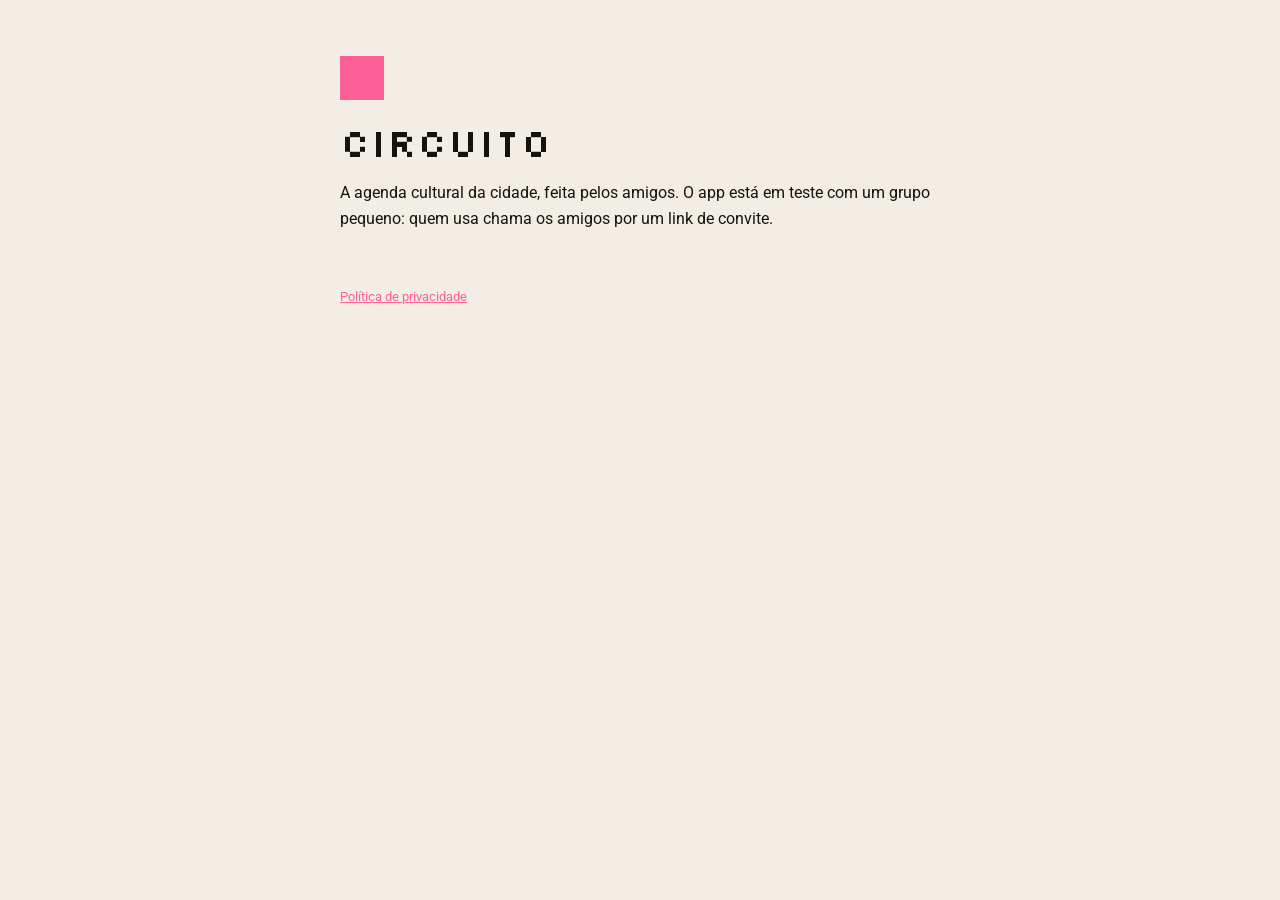
==== index.html @ 32bbb2d7 "Site do Circuito: convite pro beta, política de privacidade e links universais /c/?c=CODE instala pe" ====
<!doctype html>
<html lang="pt-BR">
<head>
<meta charset="utf-8"><meta name="viewport" content="width=device-width, initial-scale=1">
<title>Circuito</title>
<link href="https://fonts.googleapis.com/css2?family=Roboto:wght@300;400;700&family=Silkscreen&display=swap" rel="stylesheet">
<link rel="stylesheet" href="/style.css">
</head>
<body><main>
  <div class="mark" aria-hidden="true"></div>
  <h1>Circuito</h1>
  <p>A agenda cultural da cidade, feita pelos amigos. O app está em teste com um grupo pequeno: quem usa chama os amigos por um link de convite.</p>
  <footer><a href="/privacidade/">Política de privacidade</a></footer>
</main></body>
</html>
---- style.css ----
/* Tokens do app (Circuito/DesignSystem/Palette.swift) */
:root { --bg: #0E0D0C; --surface: #161513; --text: #F1ECE2; --dim: #8E887F; --border: rgba(241,236,226,.16); --accent: #FD6097; --on-accent: #15130F; color-scheme: dark; }
@media (prefers-color-scheme: light) { :root { --bg: #F2EEE5; --surface: #E8E2D5; --text: #15130F; --dim: #6A645A; --border: rgba(21,19,15,.18); color-scheme: light; } }
* { box-sizing: border-box; }
html, body { margin: 0; background: var(--bg); color: var(--text); }
body { font-family: Roboto, system-ui, sans-serif; font-size: 16px; line-height: 1.6; }
main { max-width: 640px; margin: 0 auto; padding: 56px 20px 80px; }
h1, h2, .px { font-family: Silkscreen, monospace; font-weight: 400; text-transform: uppercase; letter-spacing: .02em; }
h1 { font-size: clamp(28px, 8vw, 40px); line-height: 1.1; margin: 20px 0 12px; }
h2 { font-size: 17px; margin: 36px 0 8px; }
p, li { color: var(--text); } .dim { color: var(--dim); }
a { color: var(--accent); }
.mark { width: 44px; height: 44px; background: var(--accent); }
.step { border: 1px solid var(--border); background: var(--surface); padding: 18px; margin-top: 14px; }
.step .n { font-family: Silkscreen, monospace; color: var(--accent); }
.btn { display: block; text-align: center; text-decoration: none; font-weight: 700; font-size: 13px; letter-spacing: .1em; text-transform: uppercase; padding: 14px; margin-top: 12px; }
.btn.accent { background: var(--accent); color: var(--on-accent); }
.btn.ghost { border: 1px solid var(--border); color: var(--text); }
.code { font-family: ui-monospace, Menlo, monospace; font-size: 18px; letter-spacing: .06em; overflow-wrap: anywhere; }
footer { margin-top: 56px; font-size: 13px; color: var(--dim); }
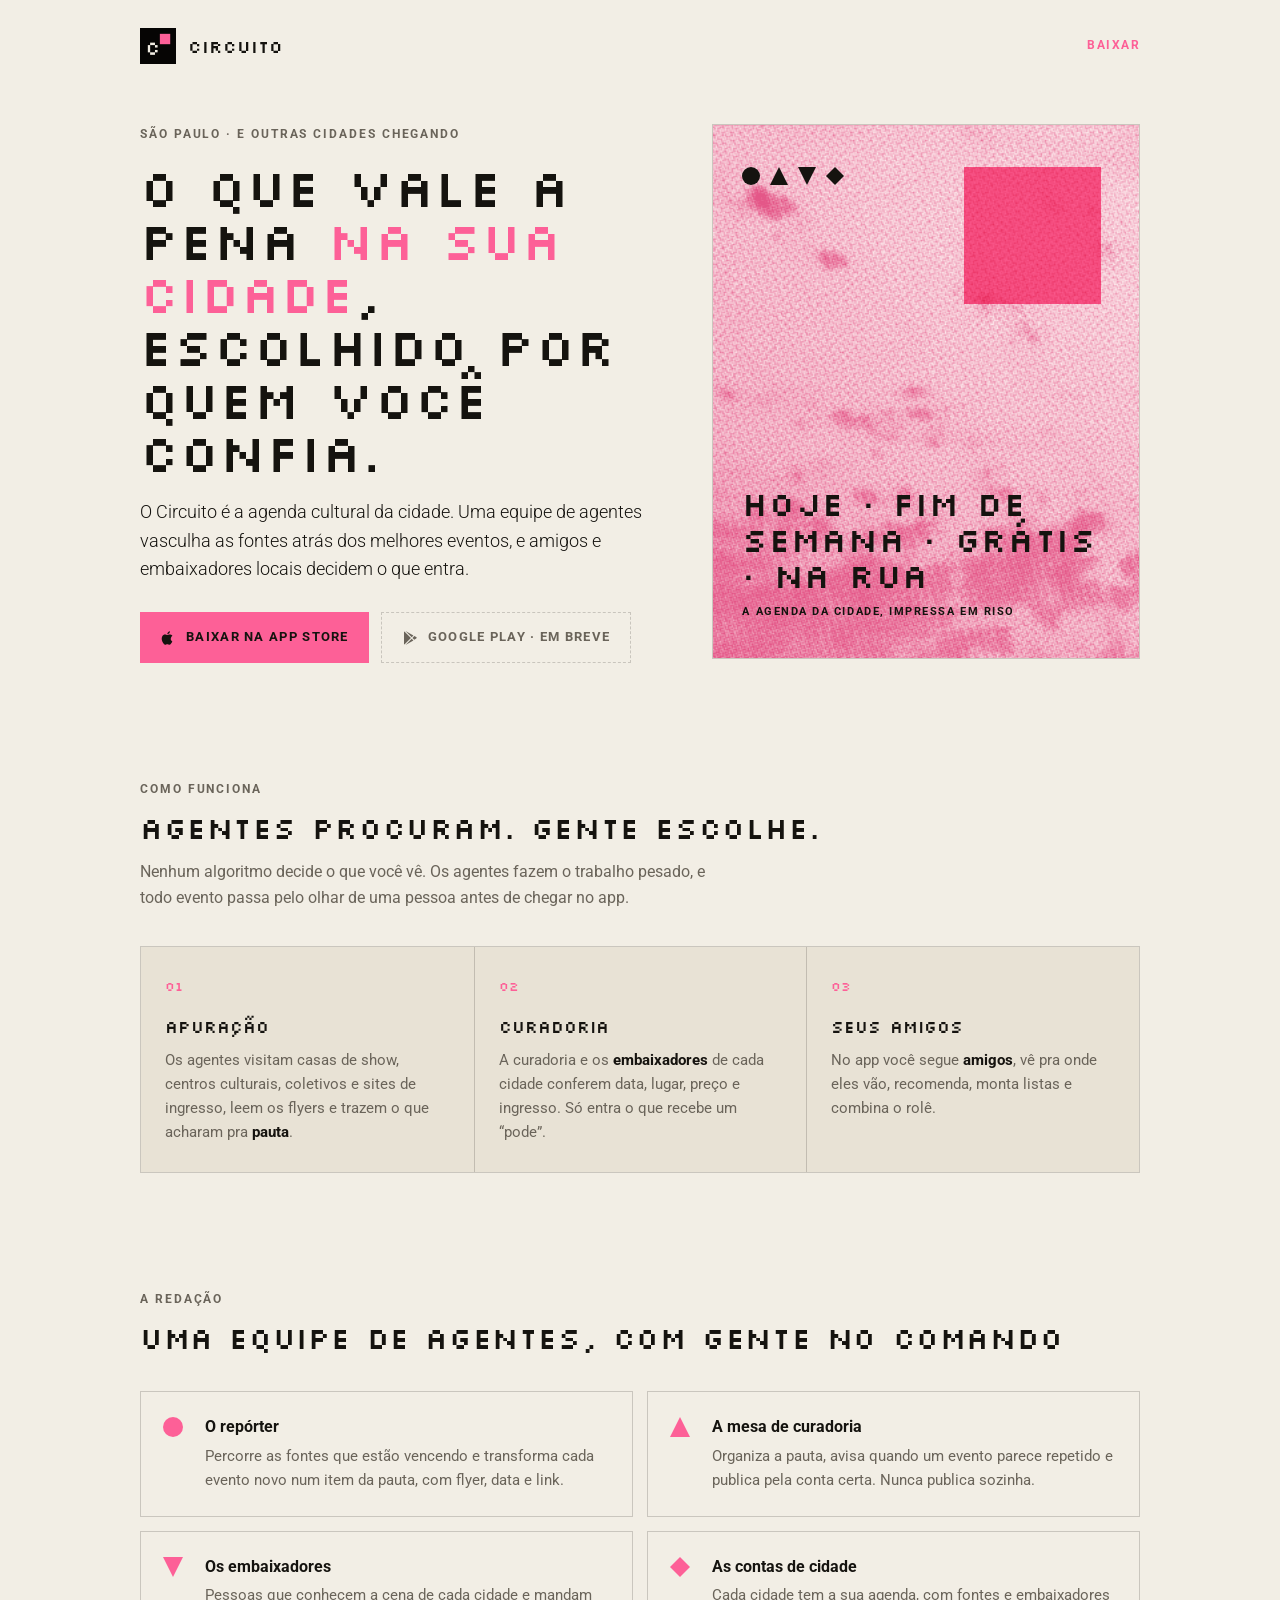
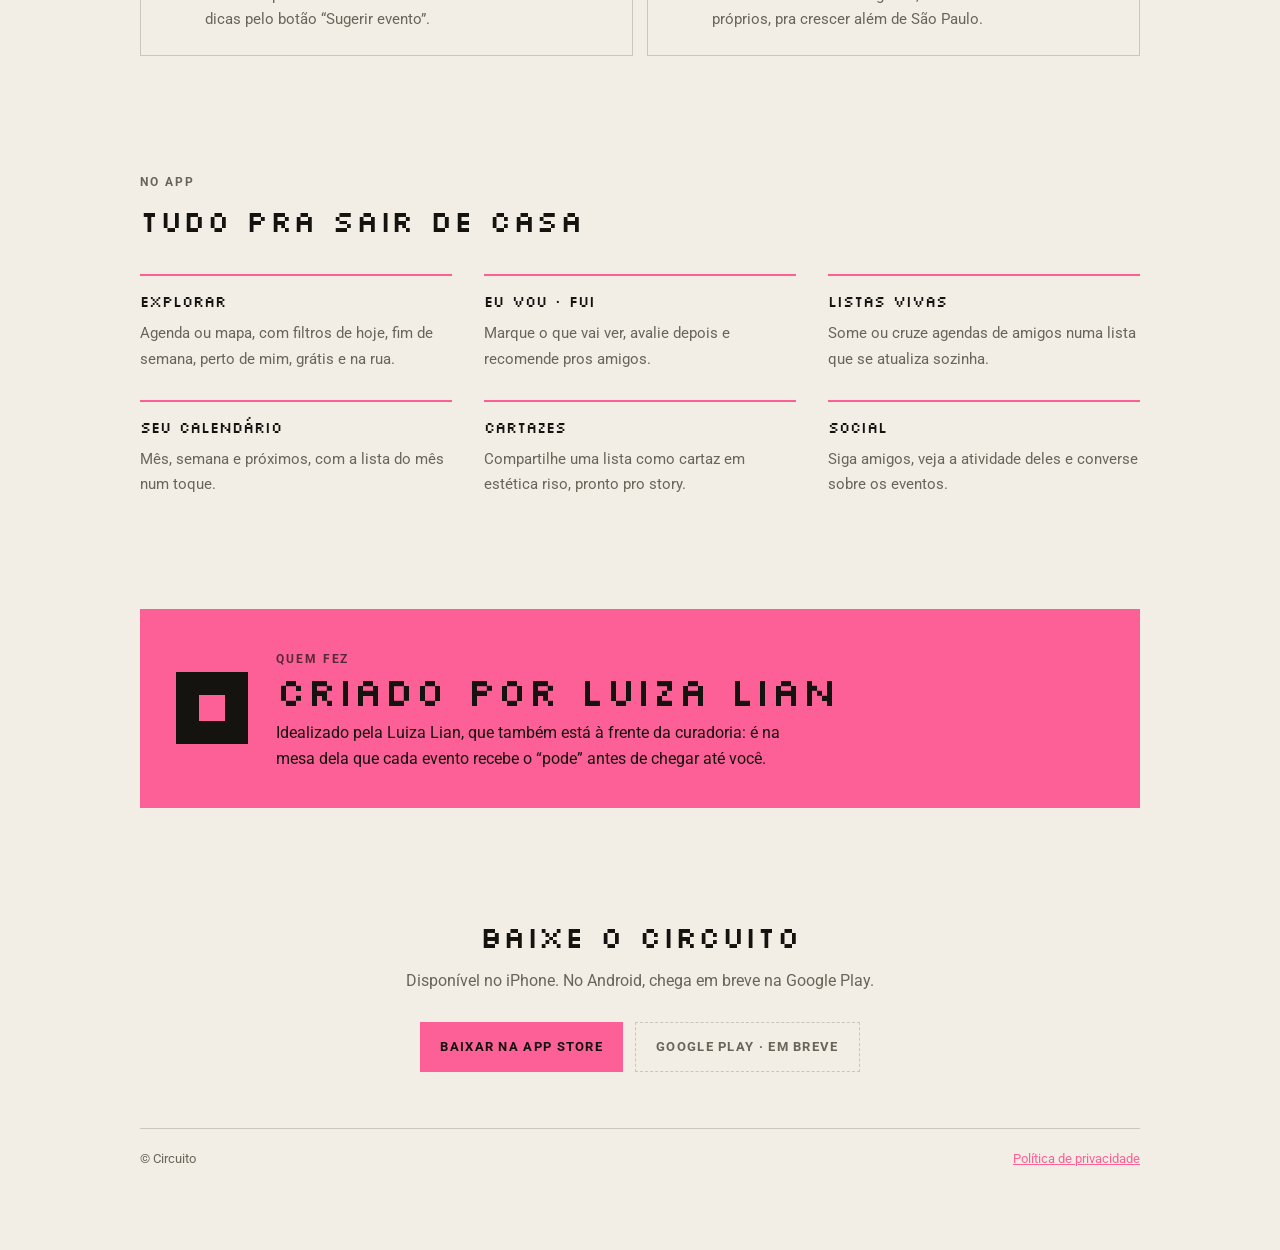
==== commit edaada97: "Página inicial: apresentação do Circuito, curadoria e lojas" ====
--- a/index.html
+++ b/index.html
@@ -2,14 +2,179 @@
 <html lang="pt-BR">
 <head>
 <meta charset="utf-8"><meta name="viewport" content="width=device-width, initial-scale=1">
-<title>Circuito</title>
+<title>Circuito · a agenda cultural da cidade</title>
+<meta name="description" content="O Circuito é a agenda cultural da cidade: agentes encontram os melhores eventos, amigos e embaixadores fazem a curadoria. Criado por Luiza Lian.">
+<meta property="og:title" content="Circuito">
+<meta property="og:description" content="A agenda cultural da cidade, curada por amigos e embaixadores.">
+<meta property="og:image" content="https://circuitoapp.github.io/img/icon.png">
+<link rel="icon" href="/img/icon.png">
+<link rel="apple-touch-icon" href="/img/icon.png">
+<meta name="apple-itunes-app" content="app-id=6824781422">
 <link href="https://fonts.googleapis.com/css2?family=Roboto:wght@300;400;700&family=Silkscreen&display=swap" rel="stylesheet">
 <link rel="stylesheet" href="/style.css">
+<style>
+  main.home { max-width: 1040px; padding-top: 28px; }
+  .top { display: flex; align-items: center; justify-content: space-between; gap: 16px; }
+  .logo { display: flex; align-items: center; gap: 12px; font-family: Silkscreen, monospace; text-transform: uppercase; font-size: 18px; color: var(--text); text-decoration: none; }
+  .logo img { width: 36px; height: 36px; display: block; }
+  .top a.small { font-size: 12px; font-weight: 700; letter-spacing: .12em; text-transform: uppercase; text-decoration: none; }
+
+  .hero { display: grid; grid-template-columns: 1.1fr .9fr; gap: 48px; align-items: center; margin-top: 56px; }
+  .eyebrow { font-size: 12px; font-weight: 700; letter-spacing: .16em; text-transform: uppercase; color: var(--dim); }
+  .hero h1 { font-size: clamp(30px, 5vw, 52px); line-height: 1.02; margin: 14px 0 20px; }
+  .hero h1 em { font-style: normal; color: var(--accent); }
+  .lede { font-size: 18px; font-weight: 300; max-width: 30em; margin: 0; }
+  .stores { display: flex; flex-wrap: wrap; gap: 12px; margin-top: 28px; }
+  .stores .btn { display: inline-flex; align-items: center; gap: 10px; margin: 0; padding: 14px 20px; }
+  .btn.soon { border: 1px dashed var(--border); color: var(--dim); cursor: default; }
+  .btn svg { width: 16px; height: 16px; fill: currentColor; }
+
+  .poster { position: relative; aspect-ratio: 4 / 5; background: #F2EEE5; overflow: hidden; border: 1px solid var(--border); }
+  .poster .tex { position: absolute; inset: 0; background: url(/img/riso.jpg) center / cover; mix-blend-mode: multiply; filter: contrast(1.15); }
+  .poster .ink { position: absolute; inset: 0; background: var(--accent); mix-blend-mode: screen; opacity: .9; }
+  .poster .sq { position: absolute; right: 9%; top: 8%; width: 32%; aspect-ratio: 1; background: var(--accent); mix-blend-mode: multiply; }
+  .poster .cap { position: absolute; left: 7%; right: 7%; bottom: 7%; color: #15130F; }
+  .poster .cap .px { font-size: clamp(22px, 3.4vw, 34px); line-height: 1.05; display: block; }
+  .poster .cap small { display: block; margin-top: 10px; font-size: 11px; font-weight: 700; letter-spacing: .14em; text-transform: uppercase; }
+  .marks { position: absolute; left: 7%; top: 8%; display: flex; gap: 10px; }
+  .marks svg { width: 18px; height: 18px; fill: #15130F; }
+
+  section { margin-top: 112px; }
+  section > h2 { font-size: clamp(22px, 3.2vw, 30px); margin: 10px 0 14px; line-height: 1.15; }
+  section > p.intro { max-width: 36em; color: var(--dim); margin: 0; }
+
+  .flow { display: grid; grid-template-columns: repeat(3, 1fr); gap: 0; margin-top: 36px; border: 1px solid var(--border); }
+  .flow > div { padding: 26px 24px 28px; background: var(--surface); }
+  .flow > div + div { border-left: 1px solid var(--border); }
+  .flow .n { font-family: Silkscreen, monospace; color: var(--accent); font-size: 13px; }
+  .flow h3 { font-family: Silkscreen, monospace; font-weight: 400; text-transform: uppercase; font-size: 17px; margin: 14px 0 8px; }
+  .flow p { margin: 0; font-size: 15px; color: var(--dim); }
+  .flow p strong { color: var(--text); font-weight: 700; }
+
+  .crew { display: grid; grid-template-columns: repeat(2, 1fr); gap: 14px; margin-top: 36px; }
+  .crew > div { border: 1px solid var(--border); padding: 22px 22px 24px; display: grid; grid-template-columns: 28px 1fr; gap: 4px 14px; }
+  .crew svg { width: 20px; height: 20px; fill: var(--accent); margin-top: 3px; grid-row: span 2; }
+  .crew h3 { margin: 0; font-size: 16px; font-weight: 700; }
+  .crew p { margin: 0; font-size: 15px; color: var(--dim); }
+
+  .feats { list-style: none; padding: 0; margin: 36px 0 0; display: grid; grid-template-columns: repeat(3, 1fr); gap: 28px 32px; }
+  .feats li { border-top: 2px solid var(--accent); padding-top: 14px; }
+  .feats b { display: block; font-family: Silkscreen, monospace; font-weight: 400; text-transform: uppercase; font-size: 15px; margin-bottom: 6px; }
+  .feats span { color: var(--dim); font-size: 15px; }
+
+  .author { display: grid; grid-template-columns: auto 1fr; gap: 28px; align-items: center; background: var(--accent); color: var(--on-accent); padding: 36px; }
+  .author .px { font-size: clamp(26px, 4vw, 40px); line-height: 1.05; }
+  .author p { color: var(--on-accent); margin: 8px 0 0; max-width: 34em; }
+  .author .eyebrow { color: var(--on-accent); opacity: .7; }
+  .author .face { width: 72px; height: 72px; background: var(--on-accent); display: grid; place-items: center; }
+  .author .face span { width: 26px; height: 26px; background: var(--accent); }
+
+  .end { text-align: center; }
+  .end .stores { justify-content: center; }
+  footer.home { display: flex; flex-wrap: wrap; justify-content: space-between; gap: 12px; border-top: 1px solid var(--border); padding-top: 20px; }
+
+  @media (max-width: 760px) {
+    .hero { grid-template-columns: 1fr; gap: 36px; margin-top: 36px; }
+    .poster { max-width: 420px; }
+    section { margin-top: 80px; }
+    .flow { grid-template-columns: 1fr; }
+    .flow > div + div { border-left: 0; border-top: 1px solid var(--border); }
+    .crew, .feats { grid-template-columns: 1fr; }
+    .author { grid-template-columns: 1fr; padding: 28px 22px; }
+    .stores .btn { flex: 1 1 100%; justify-content: center; }
+  }
+</style>
 </head>
-<body><main>
-  <div class="mark" aria-hidden="true"></div>
-  <h1>Circuito</h1>
-  <p>A agenda cultural da cidade, feita pelos amigos. O app está em teste com um grupo pequeno: quem usa chama os amigos por um link de convite.</p>
-  <footer><a href="/privacidade/">Política de privacidade</a></footer>
+<body><main class="home">
+
+  <header class="top">
+    <a class="logo" href="/"><img src="/img/icon.png" alt="">Circuito</a>
+    <a class="small" href="https://apps.apple.com/app/circuito/id6824781422">Baixar</a>
+  </header>
+
+  <div class="hero">
+    <div>
+      <span class="eyebrow">São Paulo · e outras cidades chegando</span>
+      <h1>O que vale a pena <em>na sua cidade</em>, escolhido por quem você confia.</h1>
+      <p class="lede">O Circuito é a agenda cultural da cidade. Uma equipe de agentes vasculha as fontes atrás dos melhores eventos, e amigos e embaixadores locais decidem o que entra.</p>
+      <div class="stores">
+        <a class="btn accent" href="https://apps.apple.com/app/circuito/id6824781422">
+          <svg viewBox="0 0 24 24" aria-hidden="true"><path d="M16.4 12.6c0-2.6 2.1-3.8 2.2-3.9-1.2-1.8-3.1-2-3.7-2-1.6-.2-3.1.9-3.9.9-.8 0-2-.9-3.4-.9-1.7 0-3.3 1-4.2 2.6-1.8 3.1-.5 7.7 1.3 10.2.8 1.2 1.8 2.6 3.1 2.6 1.2-.1 1.7-.8 3.2-.8s1.9.8 3.2.8c1.3 0 2.2-1.2 3-2.5.9-1.4 1.3-2.8 1.3-2.8s-2.6-1-2.6-4.2zM13.9 4.9c.7-.8 1.1-1.9 1-3-.9 0-2.1.6-2.8 1.4-.6.7-1.2 1.8-1 2.9 1.1.1 2.1-.5 2.8-1.3z"/></svg>
+          Baixar na App Store</a>
+        <span class="btn soon" aria-disabled="true">
+          <svg viewBox="0 0 24 24" aria-hidden="true"><path d="M3.6 2.2 13.4 12l-9.8 9.8c-.4-.2-.6-.7-.6-1.2V3.4c0-.5.2-1 .6-1.2zm11 8.6 2.5-2.5L5.2 1.5l9.4 9.3zm3.8-1.8 2.9 1.6c.9.5.9 1.8 0 2.3l-2.9 1.6-2.7-2.6 2.7-2.9zM5.2 22.5l11.9-6.8-2.5-2.5-9.4 9.3z"/></svg>
+          Google Play · em breve</span>
+      </div>
+    </div>
+
+    <div class="poster" aria-hidden="true">
+      <div class="tex"></div><div class="ink"></div><div class="sq"></div>
+      <div class="marks">
+        <svg viewBox="0 0 10 10"><circle cx="5" cy="5" r="5"/></svg>
+        <svg viewBox="0 0 10 10"><path d="M5 0 10 10H0z"/></svg>
+        <svg viewBox="0 0 10 10"><path d="M0 0h10L5 10z"/></svg>
+        <svg viewBox="0 0 10 10"><path d="M5 0 10 5 5 10 0 5z"/></svg>
+      </div>
+      <div class="cap"><span class="px">Hoje · Fim de semana · Grátis · Na rua</span><small>A agenda da cidade, impressa em riso</small></div>
+    </div>
+  </div>
+
+  <section>
+    <span class="eyebrow">Como funciona</span>
+    <h2>Agentes procuram. Gente escolhe.</h2>
+    <p class="intro">Nenhum algoritmo decide o que você vê. Os agentes fazem o trabalho pesado, e todo evento passa pelo olhar de uma pessoa antes de chegar no app.</p>
+    <div class="flow">
+      <div><span class="n">01</span><h3>Apuração</h3><p>Os agentes visitam casas de show, centros culturais, coletivos e sites de ingresso, leem os flyers e trazem o que acharam pra <strong>pauta</strong>.</p></div>
+      <div><span class="n">02</span><h3>Curadoria</h3><p>A curadoria e os <strong>embaixadores</strong> de cada cidade conferem data, lugar, preço e ingresso. Só entra o que recebe um “pode”.</p></div>
+      <div><span class="n">03</span><h3>Seus amigos</h3><p>No app você segue <strong>amigos</strong>, vê pra onde eles vão, recomenda, monta listas e combina o rolê.</p></div>
+    </div>
+  </section>
+
+  <section>
+    <span class="eyebrow">A redação</span>
+    <h2>Uma equipe de agentes, com gente no comando</h2>
+    <div class="crew">
+      <div><svg viewBox="0 0 10 10"><circle cx="5" cy="5" r="5"/></svg><h3>O repórter</h3><p>Percorre as fontes que estão vencendo e transforma cada evento novo num item da pauta, com flyer, data e link.</p></div>
+      <div><svg viewBox="0 0 10 10"><path d="M5 0 10 10H0z"/></svg><h3>A mesa de curadoria</h3><p>Organiza a pauta, avisa quando um evento parece repetido e publica pela conta certa. Nunca publica sozinha.</p></div>
+      <div><svg viewBox="0 0 10 10"><path d="M0 0h10L5 10z"/></svg><h3>Os embaixadores</h3><p>Pessoas que conhecem a cena de cada cidade e mandam dicas pelo botão “Sugerir evento”.</p></div>
+      <div><svg viewBox="0 0 10 10"><path d="M5 0 10 5 5 10 0 5z"/></svg><h3>As contas de cidade</h3><p>Cada cidade tem a sua agenda, com fontes e embaixadores próprios, pra crescer além de São Paulo.</p></div>
+    </div>
+  </section>
+
+  <section>
+    <span class="eyebrow">No app</span>
+    <h2>Tudo pra sair de casa</h2>
+    <ul class="feats">
+      <li><b>Explorar</b><span>Agenda ou mapa, com filtros de hoje, fim de semana, perto de mim, grátis e na rua.</span></li>
+      <li><b>Eu vou · Fui</b><span>Marque o que vai ver, avalie depois e recomende pros amigos.</span></li>
+      <li><b>Listas vivas</b><span>Some ou cruze agendas de amigos numa lista que se atualiza sozinha.</span></li>
+      <li><b>Seu calendário</b><span>Mês, semana e próximos, com a lista do mês num toque.</span></li>
+      <li><b>Cartazes</b><span>Compartilhe uma lista como cartaz em estética riso, pronto pro story.</span></li>
+      <li><b>Social</b><span>Siga amigos, veja a atividade deles e converse sobre os eventos.</span></li>
+    </ul>
+  </section>
+
+  <section class="author">
+    <div class="face" aria-hidden="true"><span></span></div>
+    <div>
+      <span class="eyebrow">Quem fez</span>
+      <div class="px">Criado por Luiza Lian</div>
+      <p>Idealizado pela Luiza Lian, que também está à frente da curadoria: é na mesa dela que cada evento recebe o “pode” antes de chegar até você.</p>
+    </div>
+  </section>
+
+  <section class="end">
+    <h2>Baixe o Circuito</h2>
+    <p class="intro" style="margin: 0 auto;">Disponível no iPhone. No Android, chega em breve na Google Play.</p>
+    <div class="stores">
+      <a class="btn accent" href="https://apps.apple.com/app/circuito/id6824781422">Baixar na App Store</a>
+      <span class="btn soon" aria-disabled="true">Google Play · em breve</span>
+    </div>
+  </section>
+
+  <footer class="home">
+    <span>© Circuito</span>
+    <a href="/privacidade/">Política de privacidade</a>
+  </footer>
 </main></body>
 </html>
--- a/style.css
+++ b/style.css
@@ -18,3 +18,4 @@
 .btn.ghost { border: 1px solid var(--border); color: var(--text); }
 .code { font-family: ui-monospace, Menlo, monospace; font-size: 18px; letter-spacing: .06em; overflow-wrap: anywhere; }
 footer { margin-top: 56px; font-size: 13px; color: var(--dim); }
+[hidden] { display: none !important; }
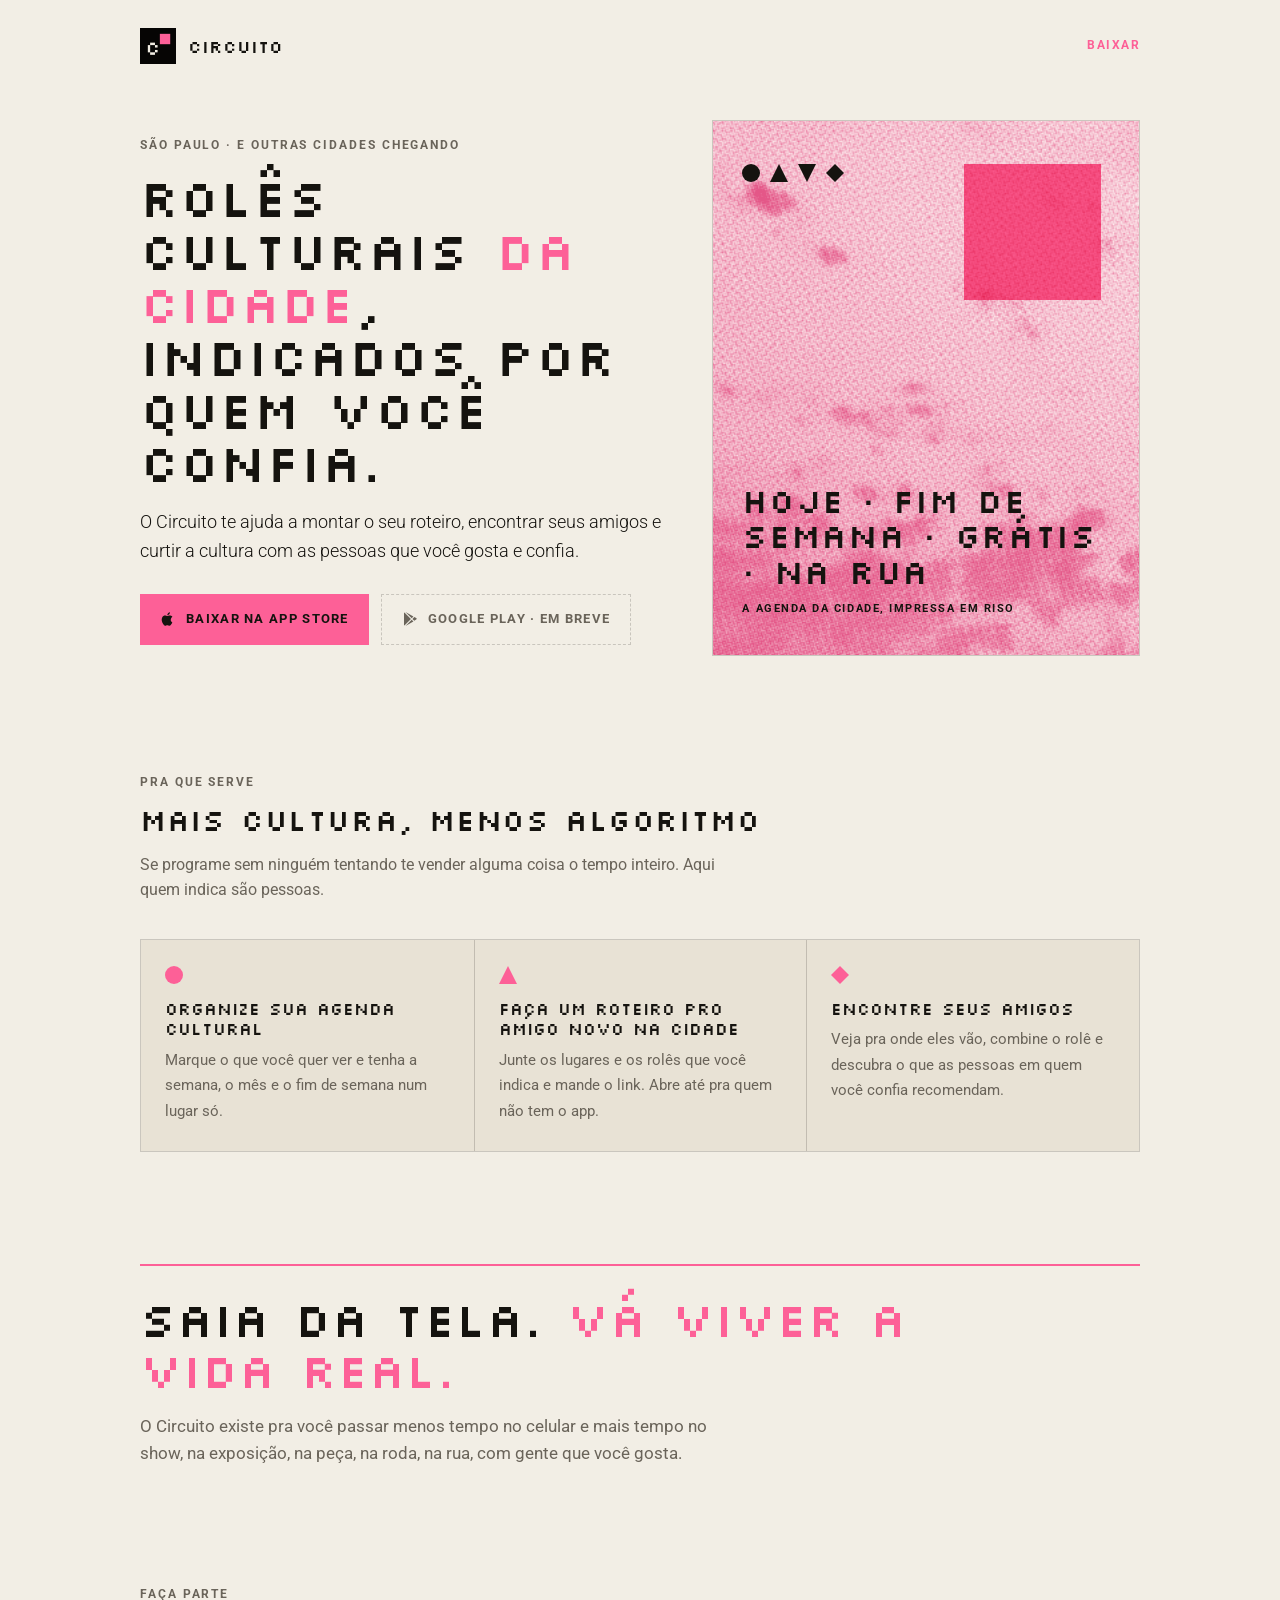
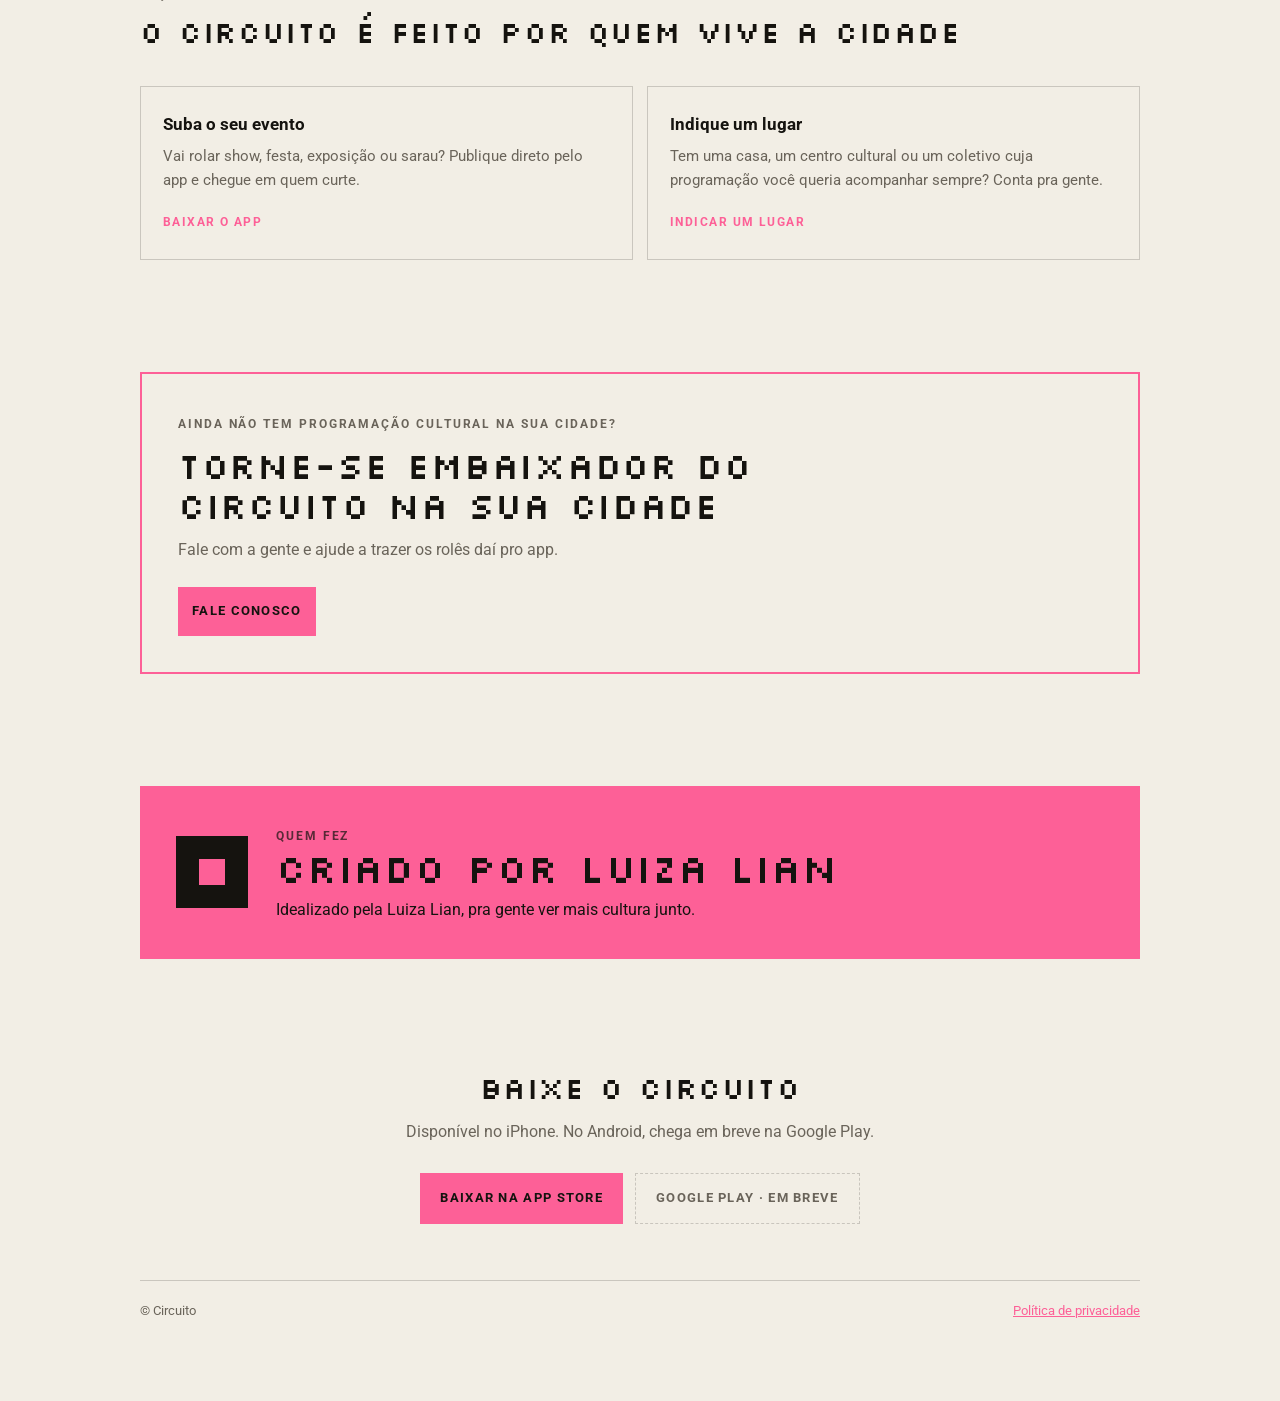
==== commit 61bcac92: "Página inicial: texto mais direto, sem explicar a curadoria Reescreve o index na direção pedida pela" ====
--- a/index.html
+++ b/index.html
@@ -3,9 +3,9 @@
 <head>
 <meta charset="utf-8"><meta name="viewport" content="width=device-width, initial-scale=1">
 <title>Circuito · a agenda cultural da cidade</title>
-<meta name="description" content="O Circuito é a agenda cultural da cidade: agentes encontram os melhores eventos, amigos e embaixadores fazem a curadoria. Criado por Luiza Lian.">
+<meta name="description" content="Rolês culturais da cidade, indicados por quem você confia. Organize sua agenda cultural, monte roteiros e encontre seus amigos. Criado por Luiza Lian.">
 <meta property="og:title" content="Circuito">
-<meta property="og:description" content="A agenda cultural da cidade, curada por amigos e embaixadores.">
+<meta property="og:description" content="Rolês culturais da cidade, indicados por quem você confia.">
 <meta property="og:image" content="https://circuitoapp.github.io/img/icon.png">
 <link rel="icon" href="/img/icon.png">
 <link rel="apple-touch-icon" href="/img/icon.png">
@@ -43,24 +43,28 @@
   section > h2 { font-size: clamp(22px, 3.2vw, 30px); margin: 10px 0 14px; line-height: 1.15; }
   section > p.intro { max-width: 36em; color: var(--dim); margin: 0; }
 
-  .flow { display: grid; grid-template-columns: repeat(3, 1fr); gap: 0; margin-top: 36px; border: 1px solid var(--border); }
-  .flow > div { padding: 26px 24px 28px; background: var(--surface); }
-  .flow > div + div { border-left: 1px solid var(--border); }
-  .flow .n { font-family: Silkscreen, monospace; color: var(--accent); font-size: 13px; }
-  .flow h3 { font-family: Silkscreen, monospace; font-weight: 400; text-transform: uppercase; font-size: 17px; margin: 14px 0 8px; }
-  .flow p { margin: 0; font-size: 15px; color: var(--dim); }
-  .flow p strong { color: var(--text); font-weight: 700; }
+  .uses { list-style: none; padding: 0; margin: 36px 0 0; display: grid; grid-template-columns: repeat(3, 1fr); gap: 0; border: 1px solid var(--border); }
+  .uses li { padding: 26px 24px 28px; background: var(--surface); }
+  .uses li + li { border-left: 1px solid var(--border); }
+  .uses svg { width: 18px; height: 18px; fill: var(--accent); display: block; }
+  .uses b { display: block; font-family: Silkscreen, monospace; font-weight: 400; text-transform: uppercase; font-size: 17px; margin: 14px 0 8px; line-height: 1.2; }
+  .uses span { color: var(--dim); font-size: 15px; }
 
-  .crew { display: grid; grid-template-columns: repeat(2, 1fr); gap: 14px; margin-top: 36px; }
-  .crew > div { border: 1px solid var(--border); padding: 22px 22px 24px; display: grid; grid-template-columns: 28px 1fr; gap: 4px 14px; }
-  .crew svg { width: 20px; height: 20px; fill: var(--accent); margin-top: 3px; grid-row: span 2; }
-  .crew h3 { margin: 0; font-size: 16px; font-weight: 700; }
-  .crew p { margin: 0; font-size: 15px; color: var(--dim); }
+  .manifesto { border-top: 2px solid var(--accent); padding-top: 28px; }
+  .manifesto .px { font-size: clamp(28px, 5vw, 48px); line-height: 1.05; max-width: 16em; }
+  .manifesto .px em { font-style: normal; color: var(--accent); }
+  .manifesto p { max-width: 34em; color: var(--dim); margin: 18px 0 0; font-size: 17px; }
 
-  .feats { list-style: none; padding: 0; margin: 36px 0 0; display: grid; grid-template-columns: repeat(3, 1fr); gap: 28px 32px; }
-  .feats li { border-top: 2px solid var(--accent); padding-top: 14px; }
-  .feats b { display: block; font-family: Silkscreen, monospace; font-weight: 400; text-transform: uppercase; font-size: 15px; margin-bottom: 6px; }
-  .feats span { color: var(--dim); font-size: 15px; }
+  .join { display: grid; grid-template-columns: repeat(2, 1fr); gap: 14px; margin-top: 36px; }
+  .join > div { border: 1px solid var(--border); padding: 24px 22px 26px; }
+  .join h3 { margin: 0 0 6px; font-size: 17px; font-weight: 700; }
+  .join p { margin: 0 0 16px; font-size: 15px; color: var(--dim); }
+  .join a { font-size: 12px; font-weight: 700; letter-spacing: .12em; text-transform: uppercase; text-decoration: none; }
+
+  .amb { border: 2px solid var(--accent); padding: 36px; }
+  .amb .px { font-size: clamp(24px, 3.6vw, 36px); line-height: 1.1; margin-top: 10px; max-width: 18em; }
+  .amb p { color: var(--dim); max-width: 34em; margin: 12px 0 24px; }
+  .amb .btn { display: inline-block; width: auto; margin: 0; }
 
   .author { display: grid; grid-template-columns: auto 1fr; gap: 28px; align-items: center; background: var(--accent); color: var(--on-accent); padding: 36px; }
   .author .px { font-size: clamp(26px, 4vw, 40px); line-height: 1.05; }
@@ -77,10 +81,10 @@
     .hero { grid-template-columns: 1fr; gap: 36px; margin-top: 36px; }
     .poster { max-width: 420px; }
     section { margin-top: 80px; }
-    .flow { grid-template-columns: 1fr; }
-    .flow > div + div { border-left: 0; border-top: 1px solid var(--border); }
-    .crew, .feats { grid-template-columns: 1fr; }
+    .uses, .join { grid-template-columns: 1fr; }
+    .uses li + li { border-left: 0; border-top: 1px solid var(--border); }
     .author { grid-template-columns: 1fr; padding: 28px 22px; }
+    .amb { padding: 28px 22px; }
     .stores .btn { flex: 1 1 100%; justify-content: center; }
   }
 </style>
@@ -95,8 +99,8 @@
   <div class="hero">
     <div>
       <span class="eyebrow">São Paulo · e outras cidades chegando</span>
-      <h1>O que vale a pena <em>na sua cidade</em>, escolhido por quem você confia.</h1>
-      <p class="lede">O Circuito é a agenda cultural da cidade. Uma equipe de agentes vasculha as fontes atrás dos melhores eventos, e amigos e embaixadores locais decidem o que entra.</p>
+      <h1>Rolês culturais <em>da cidade</em>, indicados por quem você confia.</h1>
+      <p class="lede">O Circuito te ajuda a montar o seu roteiro, encontrar seus amigos e curtir a cultura com as pessoas que você gosta e confia.</p>
       <div class="stores">
         <a class="btn accent" href="https://apps.apple.com/app/circuito/id6824781422">
           <svg viewBox="0 0 24 24" aria-hidden="true"><path d="M16.4 12.6c0-2.6 2.1-3.8 2.2-3.9-1.2-1.8-3.1-2-3.7-2-1.6-.2-3.1.9-3.9.9-.8 0-2-.9-3.4-.9-1.7 0-3.3 1-4.2 2.6-1.8 3.1-.5 7.7 1.3 10.2.8 1.2 1.8 2.6 3.1 2.6 1.2-.1 1.7-.8 3.2-.8s1.9.8 3.2.8c1.3 0 2.2-1.2 3-2.5.9-1.4 1.3-2.8 1.3-2.8s-2.6-1-2.6-4.2zM13.9 4.9c.7-.8 1.1-1.9 1-3-.9 0-2.1.6-2.8 1.4-.6.7-1.2 1.8-1 2.9 1.1.1 2.1-.5 2.8-1.3z"/></svg>
@@ -120,38 +124,35 @@
   </div>
 
   <section>
-    <span class="eyebrow">Como funciona</span>
-    <h2>Agentes procuram. Gente escolhe.</h2>
-    <p class="intro">Nenhum algoritmo decide o que você vê. Os agentes fazem o trabalho pesado, e todo evento passa pelo olhar de uma pessoa antes de chegar no app.</p>
-    <div class="flow">
-      <div><span class="n">01</span><h3>Apuração</h3><p>Os agentes visitam casas de show, centros culturais, coletivos e sites de ingresso, leem os flyers e trazem o que acharam pra <strong>pauta</strong>.</p></div>
-      <div><span class="n">02</span><h3>Curadoria</h3><p>A curadoria e os <strong>embaixadores</strong> de cada cidade conferem data, lugar, preço e ingresso. Só entra o que recebe um “pode”.</p></div>
-      <div><span class="n">03</span><h3>Seus amigos</h3><p>No app você segue <strong>amigos</strong>, vê pra onde eles vão, recomenda, monta listas e combina o rolê.</p></div>
+    <span class="eyebrow">Pra que serve</span>
+    <h2>Mais cultura, menos algoritmo</h2>
+    <p class="intro">Se programe sem ninguém tentando te vender alguma coisa o tempo inteiro. Aqui quem indica são pessoas.</p>
+    <ul class="uses">
+      <li><svg viewBox="0 0 10 10" aria-hidden="true"><circle cx="5" cy="5" r="5"/></svg><b>Organize sua agenda cultural</b><span>Marque o que você quer ver e tenha a semana, o mês e o fim de semana num lugar só.</span></li>
+      <li><svg viewBox="0 0 10 10" aria-hidden="true"><path d="M5 0 10 10H0z"/></svg><b>Faça um roteiro pro amigo novo na cidade</b><span>Junte os lugares e os rolês que você indica e mande o link. Abre até pra quem não tem o app.</span></li>
+      <li><svg viewBox="0 0 10 10" aria-hidden="true"><path d="M5 0 10 5 5 10 0 5z"/></svg><b>Encontre seus amigos</b><span>Veja pra onde eles vão, combine o rolê e descubra o que as pessoas em quem você confia recomendam.</span></li>
+    </ul>
+  </section>
+
+  <section class="manifesto">
+    <div class="px">Saia da tela. <em>Vá viver a vida real.</em></div>
+    <p>O Circuito existe pra você passar menos tempo no celular e mais tempo no show, na exposição, na peça, na roda, na rua, com gente que você gosta.</p>
+  </section>
+
+  <section>
+    <span class="eyebrow">Faça parte</span>
+    <h2>O circuito é feito por quem vive a cidade</h2>
+    <div class="join">
+      <div><h3>Suba o seu evento</h3><p>Vai rolar show, festa, exposição ou sarau? Publique direto pelo app e chegue em quem curte.</p><a href="https://apps.apple.com/app/circuito/id6824781422">Baixar o app</a></div>
+      <div><h3>Indique um lugar</h3><p>Tem uma casa, um centro cultural ou um coletivo cuja programação você queria acompanhar sempre? Conta pra gente.</p><a href="mailto:contato@circuito.yubathom.cc?subject=Indica%C3%A7%C3%A3o%20de%20lugar">Indicar um lugar</a></div>
     </div>
   </section>
 
-  <section>
-    <span class="eyebrow">A redação</span>
-    <h2>Uma equipe de agentes, com gente no comando</h2>
-    <div class="crew">
-      <div><svg viewBox="0 0 10 10"><circle cx="5" cy="5" r="5"/></svg><h3>O repórter</h3><p>Percorre as fontes que estão vencendo e transforma cada evento novo num item da pauta, com flyer, data e link.</p></div>
-      <div><svg viewBox="0 0 10 10"><path d="M5 0 10 10H0z"/></svg><h3>A mesa de curadoria</h3><p>Organiza a pauta, avisa quando um evento parece repetido e publica pela conta certa. Nunca publica sozinha.</p></div>
-      <div><svg viewBox="0 0 10 10"><path d="M0 0h10L5 10z"/></svg><h3>Os embaixadores</h3><p>Pessoas que conhecem a cena de cada cidade e mandam dicas pelo botão “Sugerir evento”.</p></div>
-      <div><svg viewBox="0 0 10 10"><path d="M5 0 10 5 5 10 0 5z"/></svg><h3>As contas de cidade</h3><p>Cada cidade tem a sua agenda, com fontes e embaixadores próprios, pra crescer além de São Paulo.</p></div>
-    </div>
-  </section>
-
-  <section>
-    <span class="eyebrow">No app</span>
-    <h2>Tudo pra sair de casa</h2>
-    <ul class="feats">
-      <li><b>Explorar</b><span>Agenda ou mapa, com filtros de hoje, fim de semana, perto de mim, grátis e na rua.</span></li>
-      <li><b>Eu vou · Fui</b><span>Marque o que vai ver, avalie depois e recomende pros amigos.</span></li>
-      <li><b>Listas vivas</b><span>Some ou cruze agendas de amigos numa lista que se atualiza sozinha.</span></li>
-      <li><b>Seu calendário</b><span>Mês, semana e próximos, com a lista do mês num toque.</span></li>
-      <li><b>Cartazes</b><span>Compartilhe uma lista como cartaz em estética riso, pronto pro story.</span></li>
-      <li><b>Social</b><span>Siga amigos, veja a atividade deles e converse sobre os eventos.</span></li>
-    </ul>
+  <section class="amb">
+    <span class="eyebrow">Ainda não tem programação cultural na sua cidade?</span>
+    <div class="px">Torne-se embaixador do Circuito na sua cidade</div>
+    <p>Fale com a gente e ajude a trazer os rolês daí pro app.</p>
+    <a class="btn accent" href="mailto:contato@circuito.yubathom.cc?subject=Quero%20ser%20embaixador%20do%20Circuito">Fale conosco</a>
   </section>
 
   <section class="author">
@@ -159,7 +160,7 @@
     <div>
       <span class="eyebrow">Quem fez</span>
       <div class="px">Criado por Luiza Lian</div>
-      <p>Idealizado pela Luiza Lian, que também está à frente da curadoria: é na mesa dela que cada evento recebe o “pode” antes de chegar até você.</p>
+      <p>Idealizado pela Luiza Lian, pra gente ver mais cultura junto.</p>
     </div>
   </section>
 
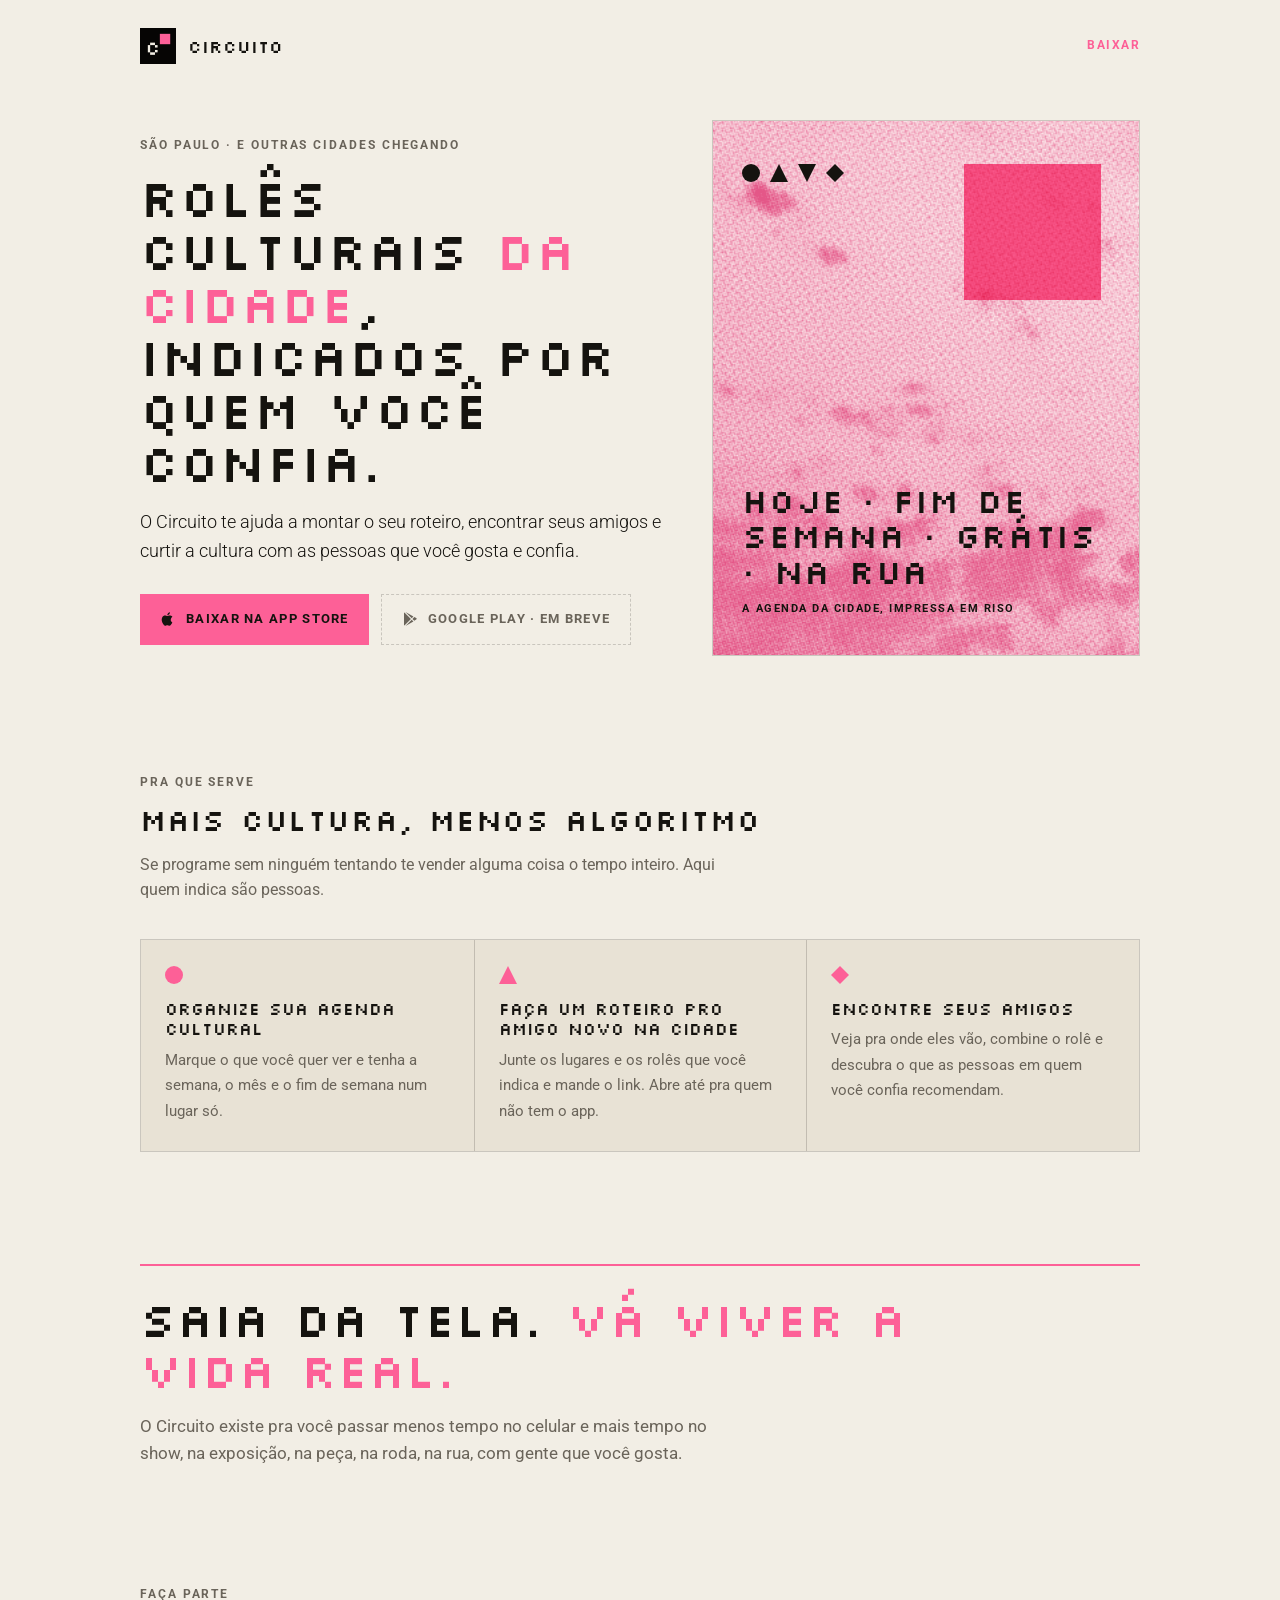
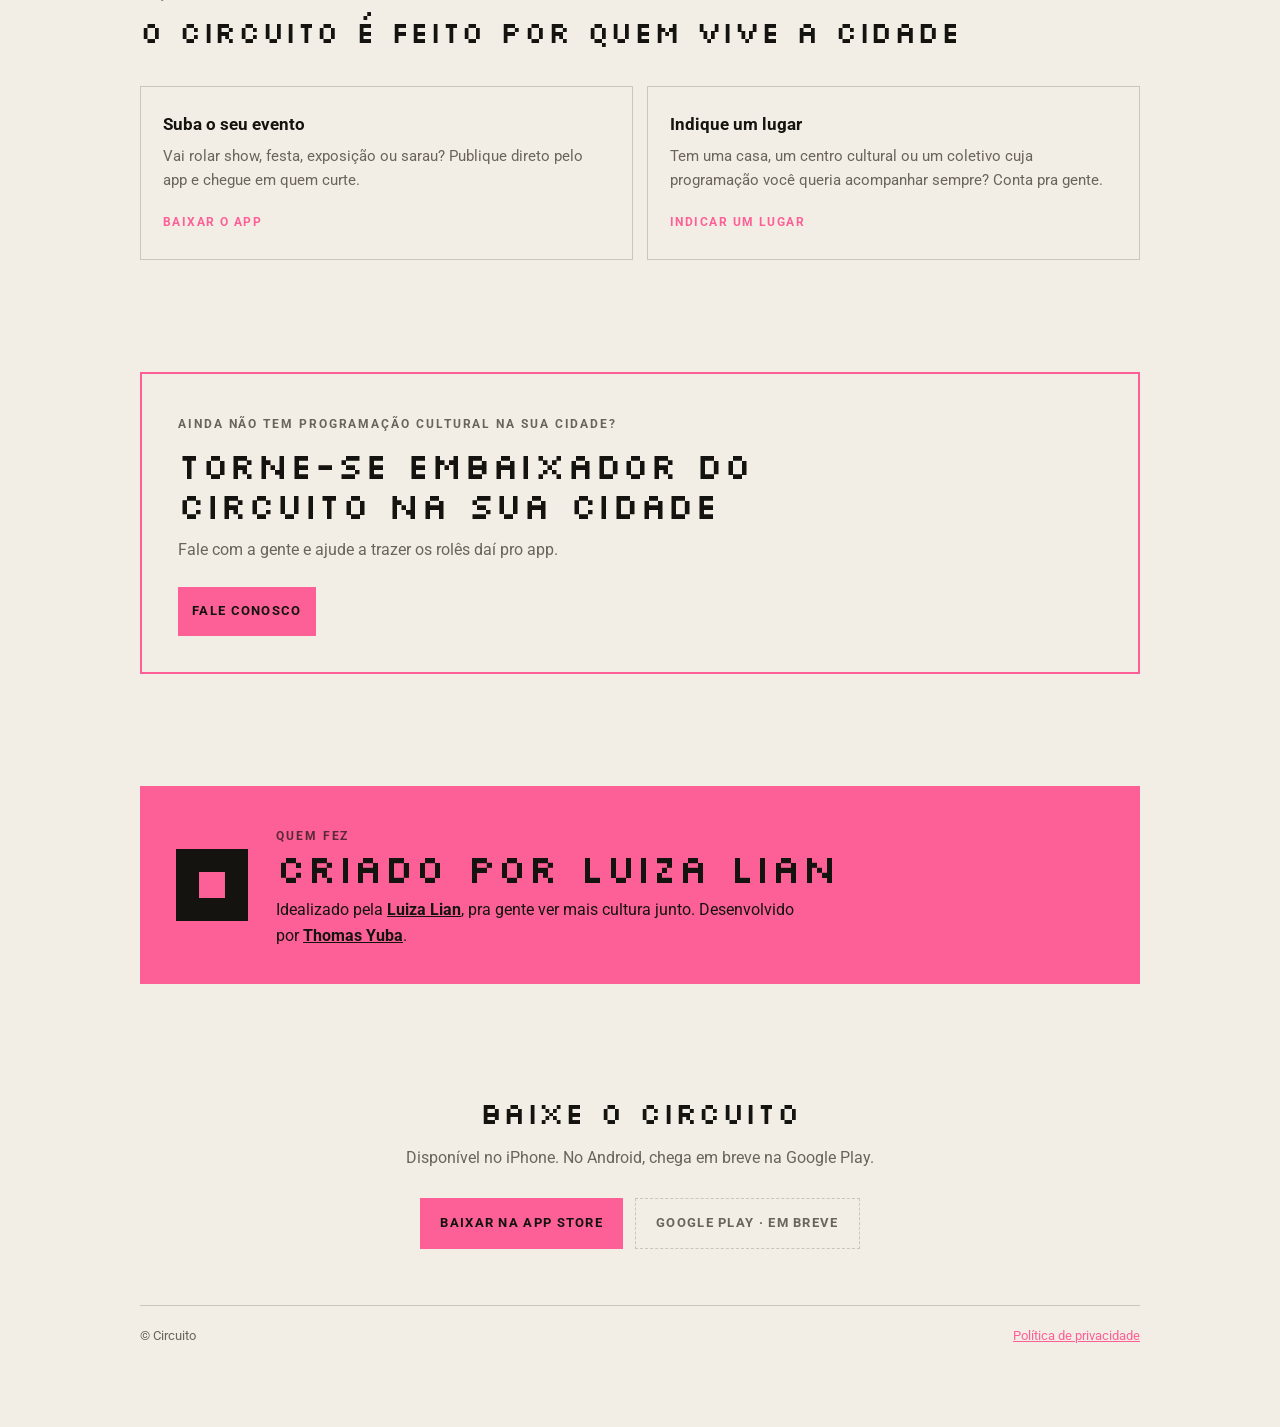
==== commit 9978829a: "Página inicial: links pra Luiza Lian e crédito ao Thomas Yuba Co-Authored-By: Claude Opus 5.5 <norep" ====
--- a/index.html
+++ b/index.html
@@ -69,6 +69,7 @@
   .author { display: grid; grid-template-columns: auto 1fr; gap: 28px; align-items: center; background: var(--accent); color: var(--on-accent); padding: 36px; }
   .author .px { font-size: clamp(26px, 4vw, 40px); line-height: 1.05; }
   .author p { color: var(--on-accent); margin: 8px 0 0; max-width: 34em; }
+  .author p a { color: var(--on-accent); font-weight: 700; }
   .author .eyebrow { color: var(--on-accent); opacity: .7; }
   .author .face { width: 72px; height: 72px; background: var(--on-accent); display: grid; place-items: center; }
   .author .face span { width: 26px; height: 26px; background: var(--accent); }
@@ -160,7 +161,7 @@
     <div>
       <span class="eyebrow">Quem fez</span>
       <div class="px">Criado por Luiza Lian</div>
-      <p>Idealizado pela Luiza Lian, pra gente ver mais cultura junto.</p>
+      <p>Idealizado pela <a href="https://linktr.ee/luizalian">Luiza Lian</a>, pra gente ver mais cultura junto. Desenvolvido por <a href="https://github.com/yubathom">Thomas Yuba</a>.</p>
     </div>
   </section>
 
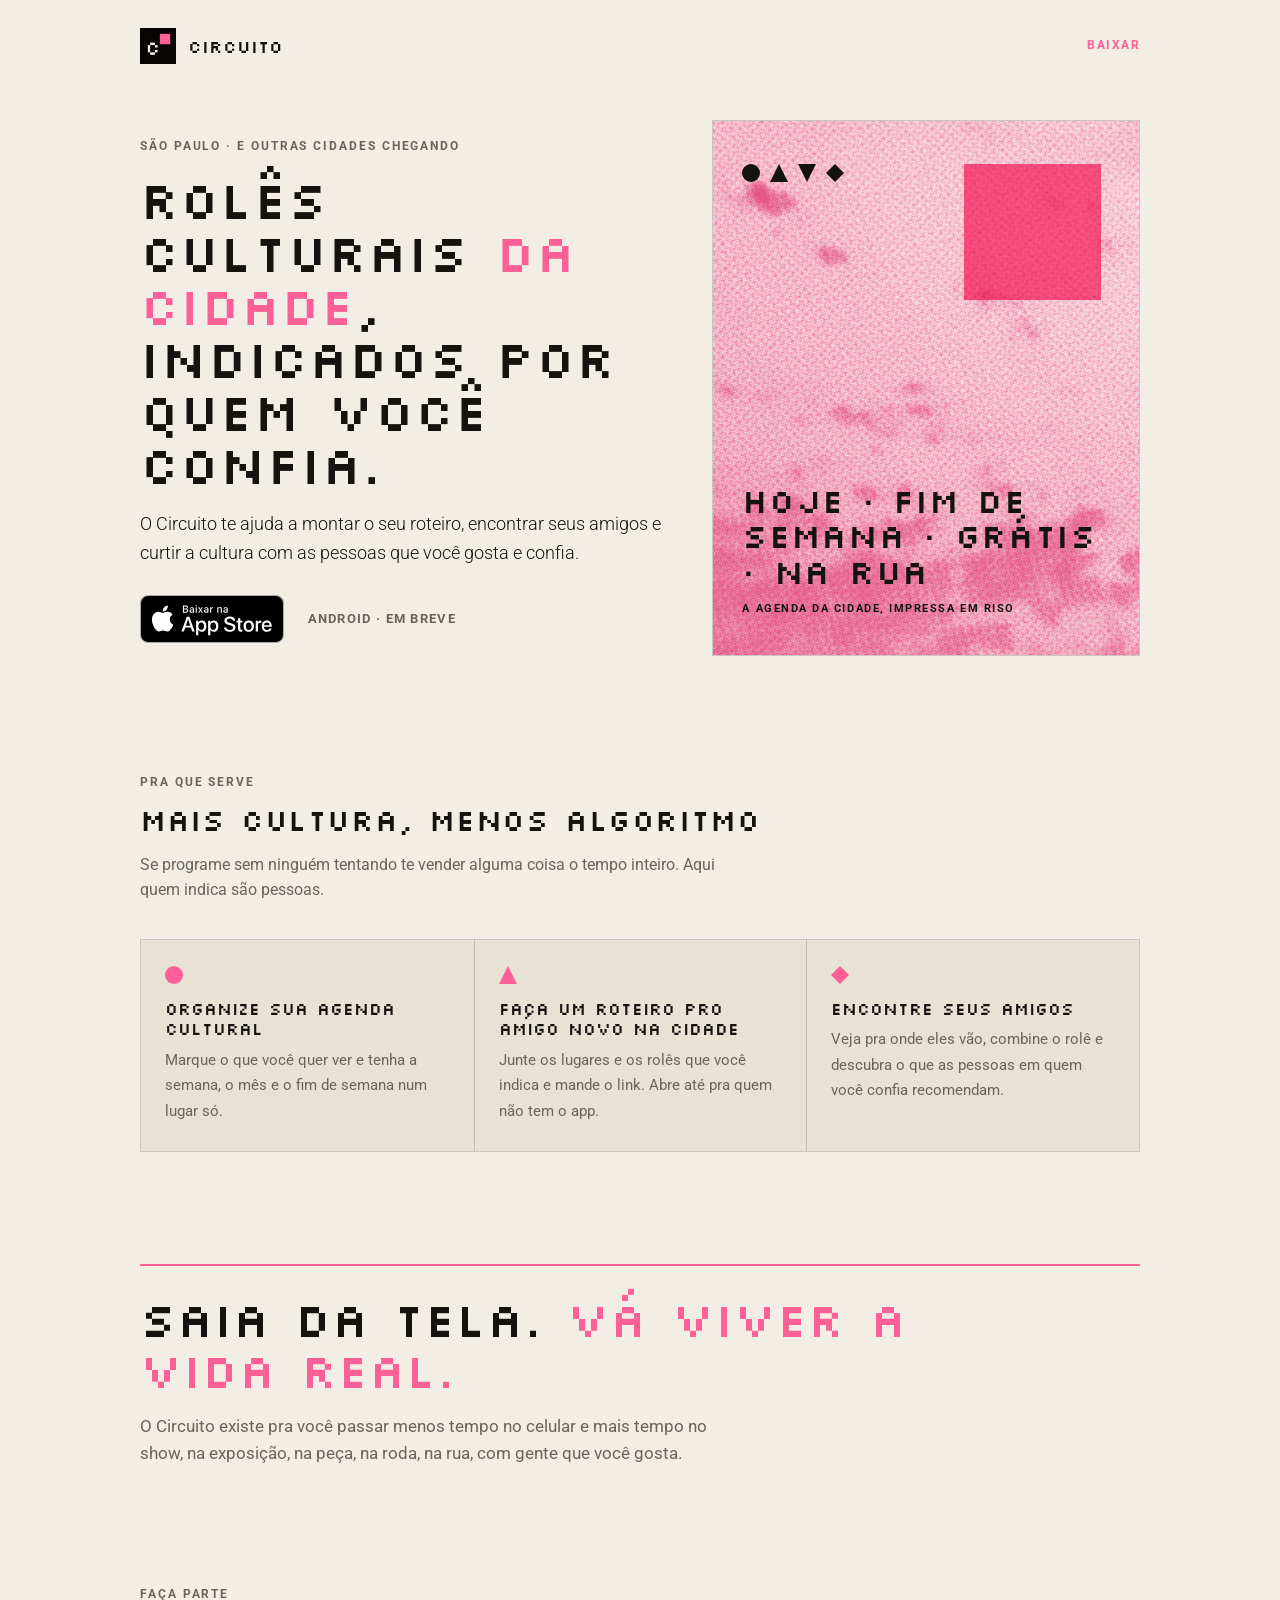
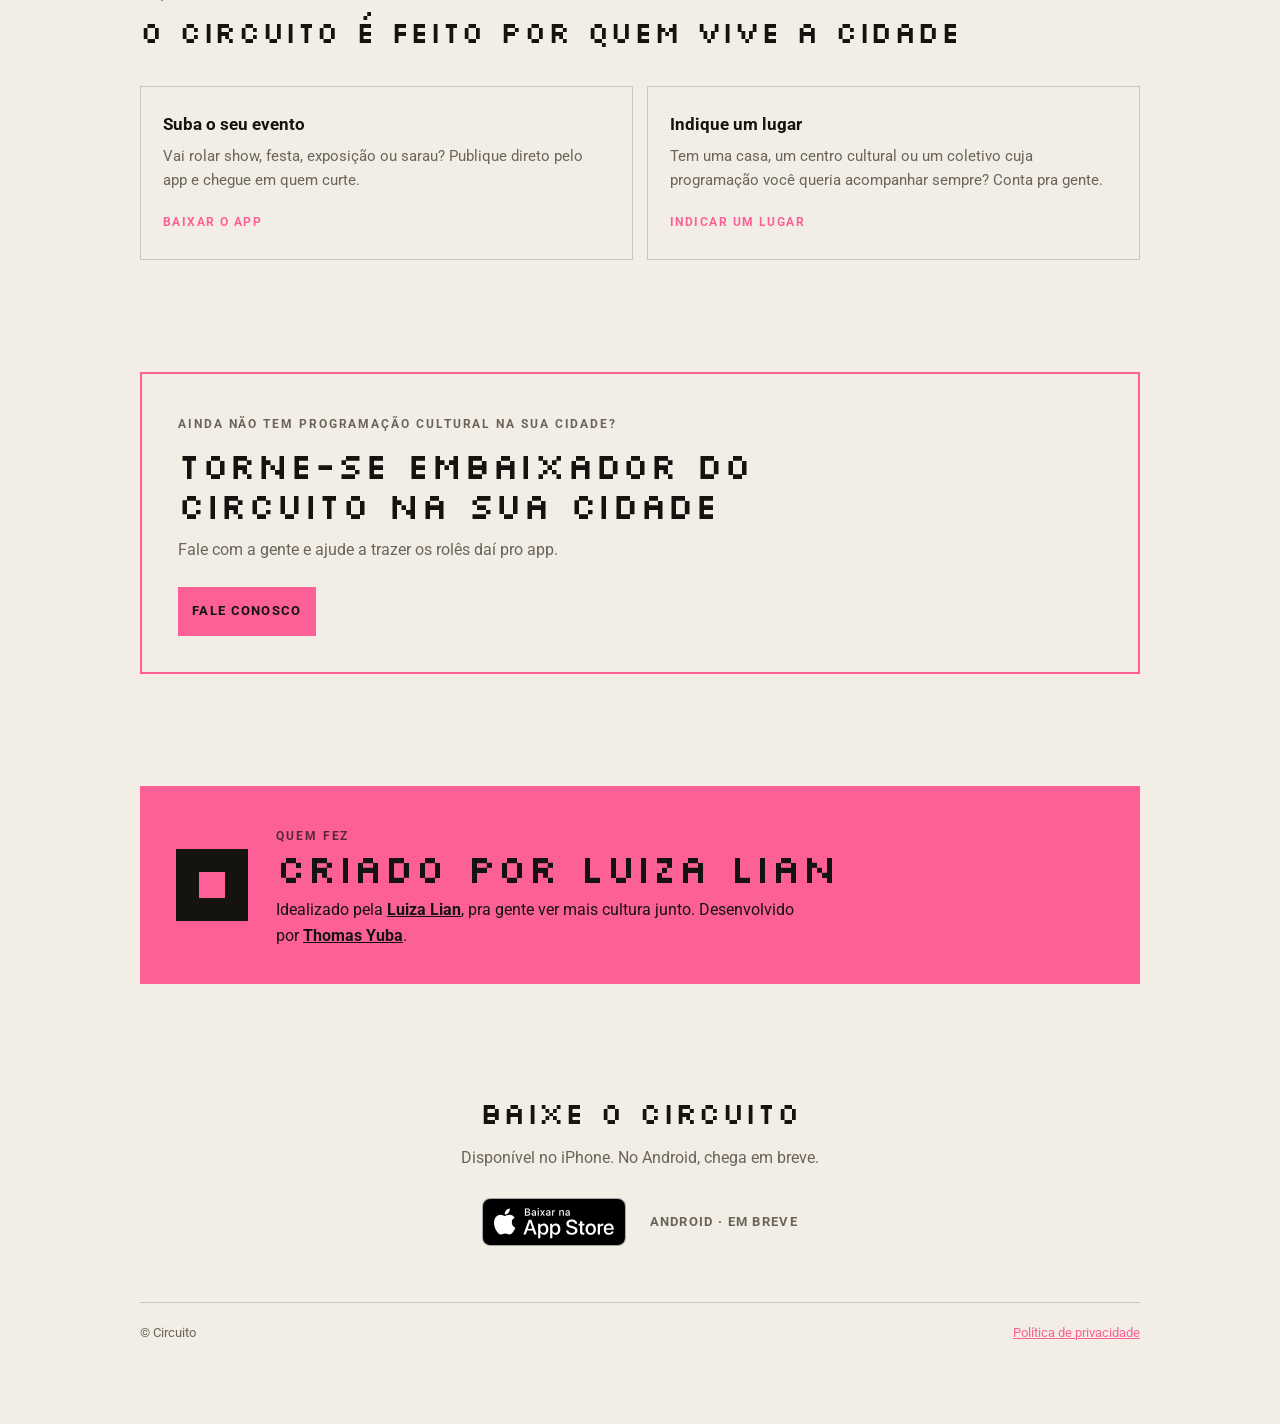
==== commit 5db37611: "Página inicial: selo oficial da App Store e Android só como texto Troca o botão rosa com o logo da A" ====
--- a/index.html
+++ b/index.html
@@ -24,10 +24,11 @@
   .hero h1 { font-size: clamp(30px, 5vw, 52px); line-height: 1.02; margin: 14px 0 20px; }
   .hero h1 em { font-style: normal; color: var(--accent); }
   .lede { font-size: 18px; font-weight: 300; max-width: 30em; margin: 0; }
-  .stores { display: flex; flex-wrap: wrap; gap: 12px; margin-top: 28px; }
-  .stores .btn { display: inline-flex; align-items: center; gap: 10px; margin: 0; padding: 14px 20px; }
-  .btn.soon { border: 1px dashed var(--border); color: var(--dim); cursor: default; }
-  .btn svg { width: 16px; height: 16px; fill: currentColor; }
+  /* Selo oficial da Apple (Apple Marketing Tools, pt-BR), sem alterar. Área livre de 1/4 da altura em volta. */
+  .stores { display: flex; flex-wrap: wrap; align-items: center; gap: 12px 24px; margin-top: 28px; }
+  .stores .badge { display: block; line-height: 0; }
+  .stores .badge img { height: 48px; width: auto; display: block; }
+  .stores .soon { font-size: 13px; font-weight: 700; letter-spacing: .1em; text-transform: uppercase; color: var(--dim); }
 
   .poster { position: relative; aspect-ratio: 4 / 5; background: #F2EEE5; overflow: hidden; border: 1px solid var(--border); }
   .poster .tex { position: absolute; inset: 0; background: url(/img/riso.jpg) center / cover; mix-blend-mode: multiply; filter: contrast(1.15); }
@@ -86,7 +87,6 @@
     .uses li + li { border-left: 0; border-top: 1px solid var(--border); }
     .author { grid-template-columns: 1fr; padding: 28px 22px; }
     .amb { padding: 28px 22px; }
-    .stores .btn { flex: 1 1 100%; justify-content: center; }
   }
 </style>
 </head>
@@ -103,12 +103,8 @@
       <h1>Rolês culturais <em>da cidade</em>, indicados por quem você confia.</h1>
       <p class="lede">O Circuito te ajuda a montar o seu roteiro, encontrar seus amigos e curtir a cultura com as pessoas que você gosta e confia.</p>
       <div class="stores">
-        <a class="btn accent" href="https://apps.apple.com/app/circuito/id6824781422">
-          <svg viewBox="0 0 24 24" aria-hidden="true"><path d="M16.4 12.6c0-2.6 2.1-3.8 2.2-3.9-1.2-1.8-3.1-2-3.7-2-1.6-.2-3.1.9-3.9.9-.8 0-2-.9-3.4-.9-1.7 0-3.3 1-4.2 2.6-1.8 3.1-.5 7.7 1.3 10.2.8 1.2 1.8 2.6 3.1 2.6 1.2-.1 1.7-.8 3.2-.8s1.9.8 3.2.8c1.3 0 2.2-1.2 3-2.5.9-1.4 1.3-2.8 1.3-2.8s-2.6-1-2.6-4.2zM13.9 4.9c.7-.8 1.1-1.9 1-3-.9 0-2.1.6-2.8 1.4-.6.7-1.2 1.8-1 2.9 1.1.1 2.1-.5 2.8-1.3z"/></svg>
-          Baixar na App Store</a>
-        <span class="btn soon" aria-disabled="true">
-          <svg viewBox="0 0 24 24" aria-hidden="true"><path d="M3.6 2.2 13.4 12l-9.8 9.8c-.4-.2-.6-.7-.6-1.2V3.4c0-.5.2-1 .6-1.2zm11 8.6 2.5-2.5L5.2 1.5l9.4 9.3zm3.8-1.8 2.9 1.6c.9.5.9 1.8 0 2.3l-2.9 1.6-2.7-2.6 2.7-2.9zM5.2 22.5l11.9-6.8-2.5-2.5-9.4 9.3z"/></svg>
-          Google Play · em breve</span>
+        <a class="badge" href="https://apps.apple.com/app/circuito/id6824781422"><img src="/img/baixar-na-app-store.svg" width="144" height="48" alt="Baixar na App Store"></a>
+        <span class="soon">Android · em breve</span>
       </div>
     </div>
 
@@ -167,10 +163,10 @@
 
   <section class="end">
     <h2>Baixe o Circuito</h2>
-    <p class="intro" style="margin: 0 auto;">Disponível no iPhone. No Android, chega em breve na Google Play.</p>
+    <p class="intro" style="margin: 0 auto;">Disponível no iPhone. No Android, chega em breve.</p>
     <div class="stores">
-      <a class="btn accent" href="https://apps.apple.com/app/circuito/id6824781422">Baixar na App Store</a>
-      <span class="btn soon" aria-disabled="true">Google Play · em breve</span>
+      <a class="badge" href="https://apps.apple.com/app/circuito/id6824781422"><img src="/img/baixar-na-app-store.svg" width="144" height="48" alt="Baixar na App Store"></a>
+      <span class="soon">Android · em breve</span>
     </div>
   </section>
 
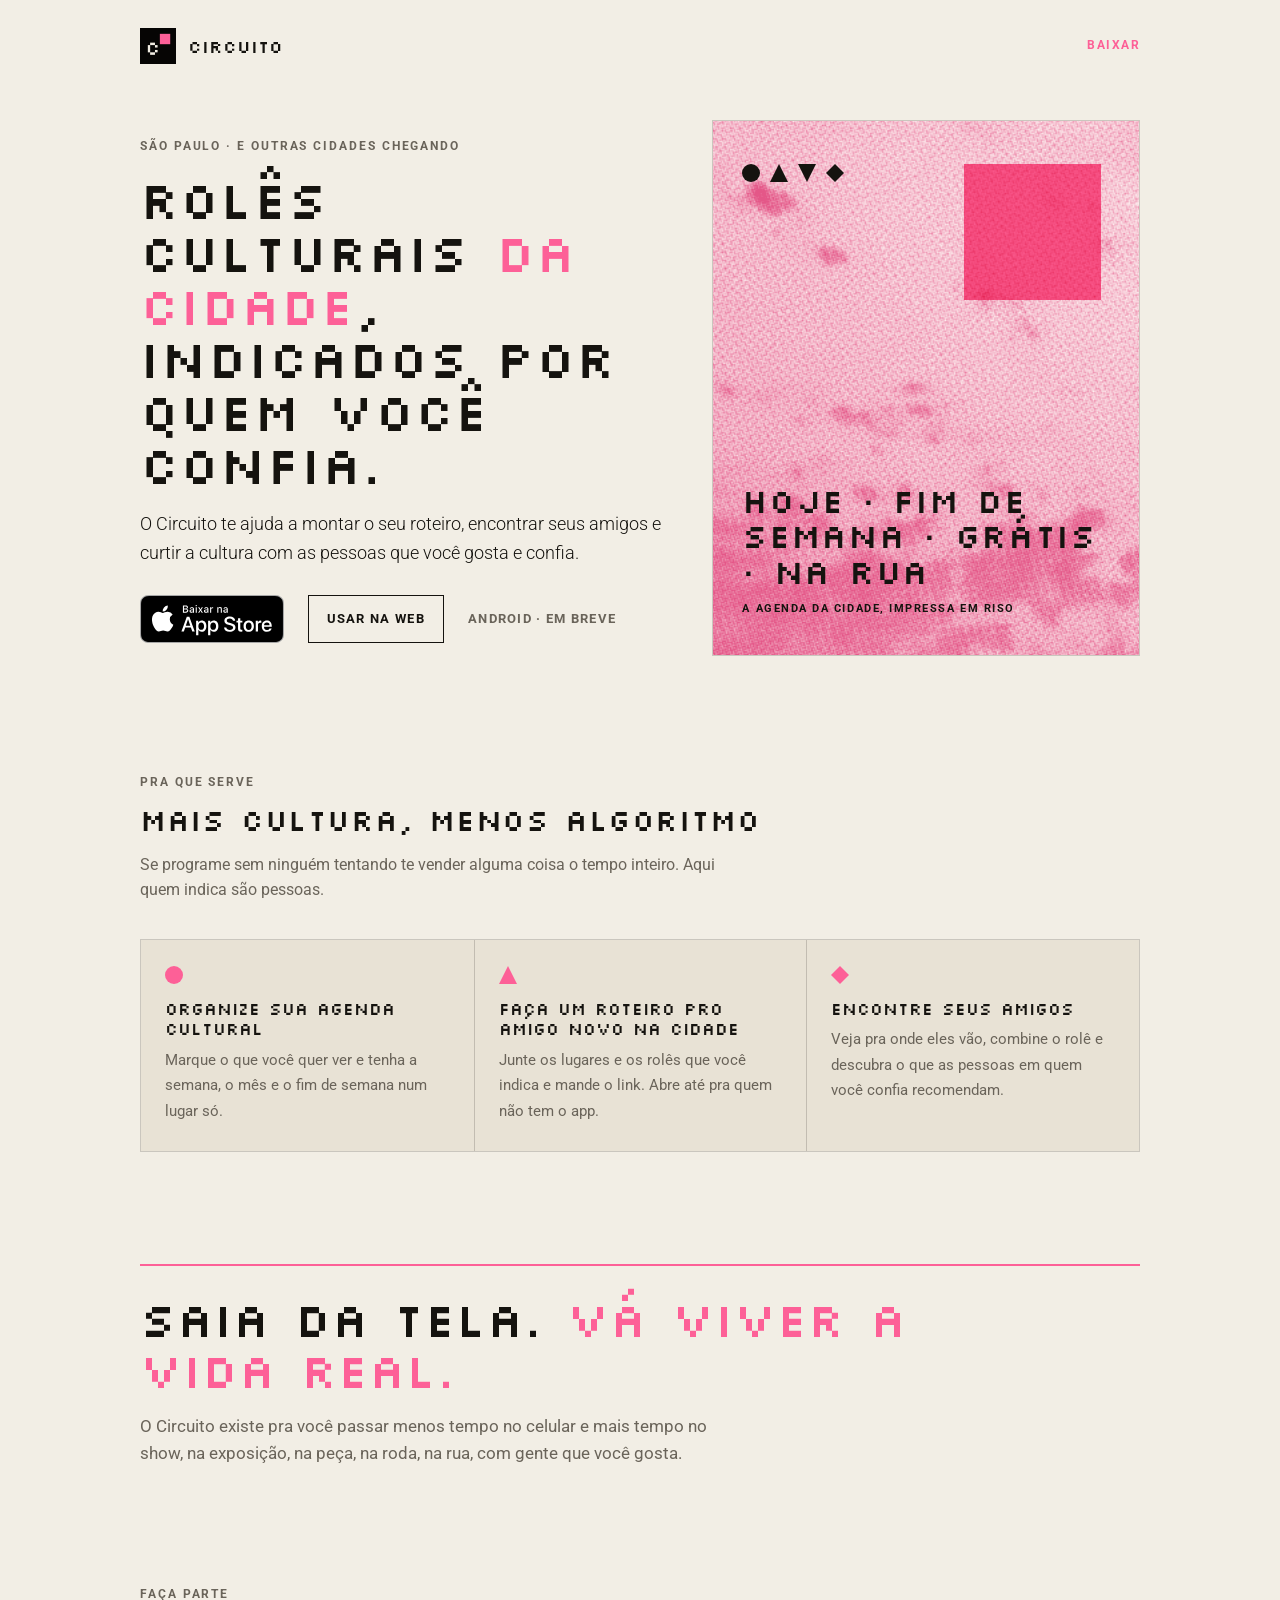
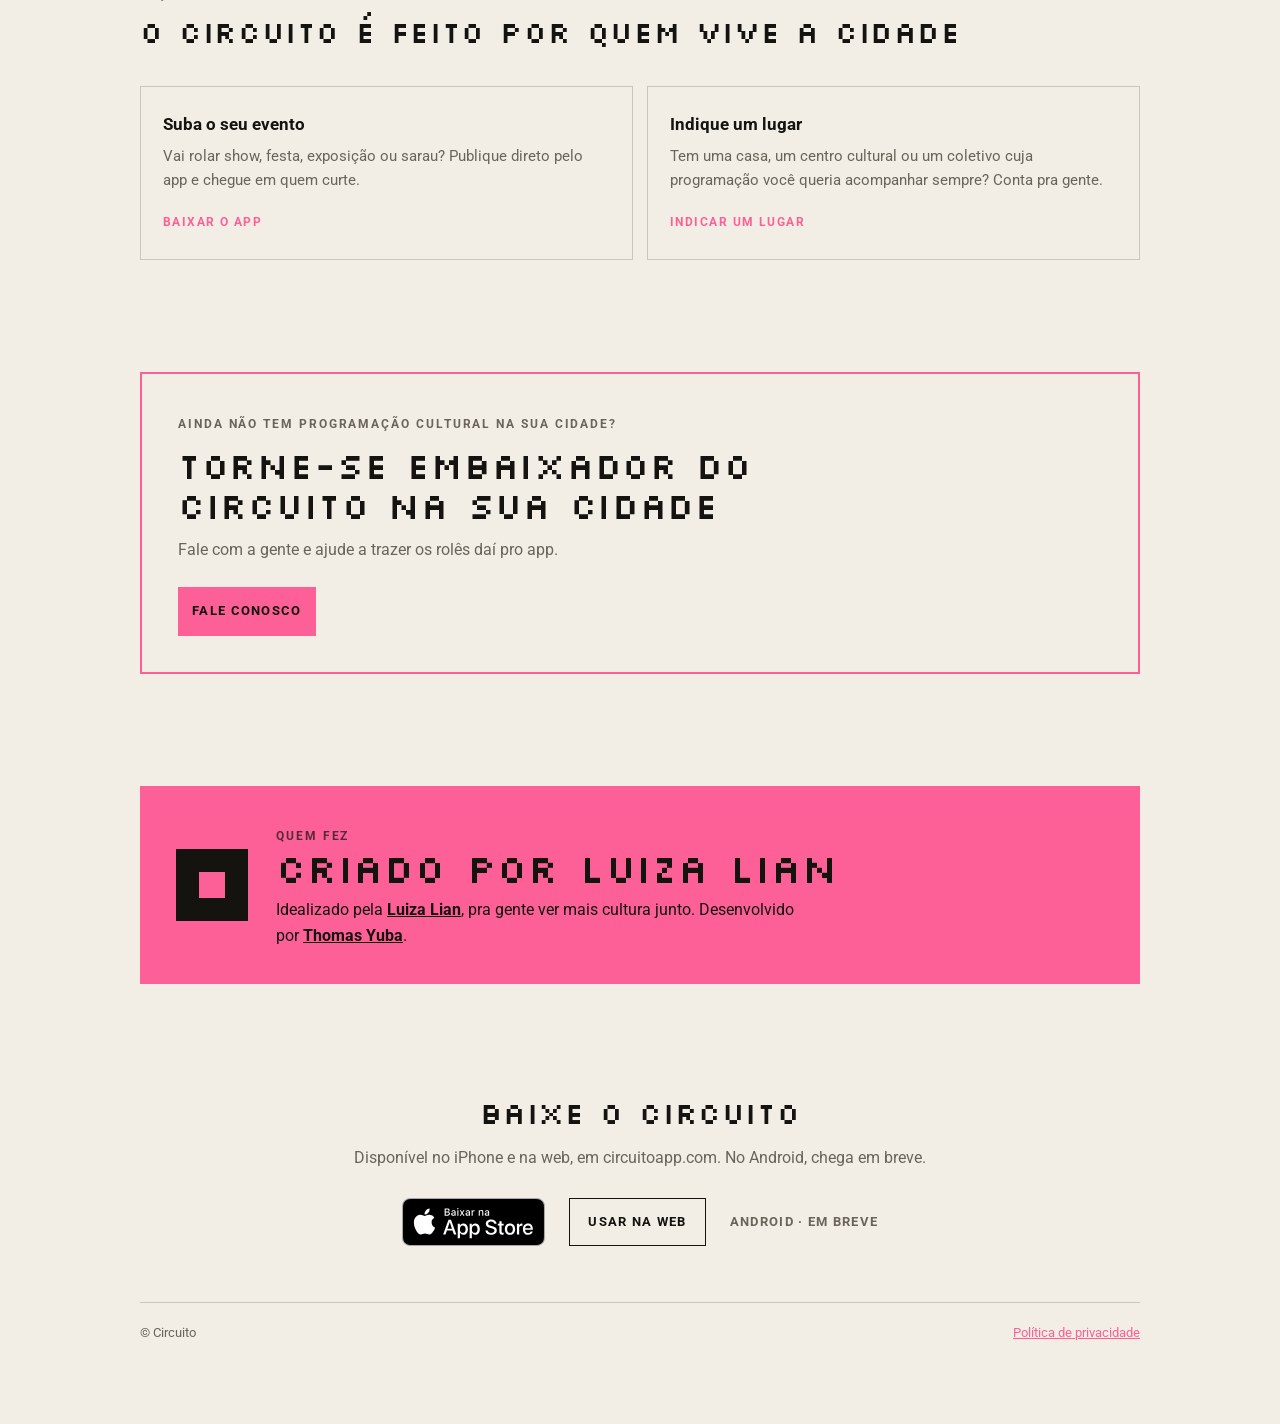
==== commit 073d6651: "Página inicial: botão Usar na web, pra circuitoapp.com" ====
--- a/index.html
+++ b/index.html
@@ -28,6 +28,8 @@
   .stores { display: flex; flex-wrap: wrap; align-items: center; gap: 12px 24px; margin-top: 28px; }
   .stores .badge { display: block; line-height: 0; }
   .stores .badge img { height: 48px; width: auto; display: block; }
+  .stores .web { display: inline-flex; align-items: center; height: 48px; padding: 0 18px; border: 1px solid var(--text); color: var(--text); text-decoration: none; font-size: 13px; font-weight: 700; letter-spacing: .1em; text-transform: uppercase; }
+  .stores .web:hover { background: var(--text); color: var(--bg); }
   .stores .soon { font-size: 13px; font-weight: 700; letter-spacing: .1em; text-transform: uppercase; color: var(--dim); }
 
   .poster { position: relative; aspect-ratio: 4 / 5; background: #F2EEE5; overflow: hidden; border: 1px solid var(--border); }
@@ -104,6 +106,7 @@
       <p class="lede">O Circuito te ajuda a montar o seu roteiro, encontrar seus amigos e curtir a cultura com as pessoas que você gosta e confia.</p>
       <div class="stores">
         <a class="badge" href="https://apps.apple.com/app/circuito/id6824781422"><img src="/img/baixar-na-app-store.svg" width="144" height="48" alt="Baixar na App Store"></a>
+        <a class="web" href="https://circuitoapp.com/">Usar na web</a>
         <span class="soon">Android · em breve</span>
       </div>
     </div>
@@ -163,9 +166,10 @@
 
   <section class="end">
     <h2>Baixe o Circuito</h2>
-    <p class="intro" style="margin: 0 auto;">Disponível no iPhone. No Android, chega em breve.</p>
+    <p class="intro" style="margin: 0 auto;">Disponível no iPhone e na web, em circuitoapp.com. No Android, chega em breve.</p>
     <div class="stores">
       <a class="badge" href="https://apps.apple.com/app/circuito/id6824781422"><img src="/img/baixar-na-app-store.svg" width="144" height="48" alt="Baixar na App Store"></a>
+      <a class="web" href="https://circuitoapp.com/">Usar na web</a>
       <span class="soon">Android · em breve</span>
     </div>
   </section>
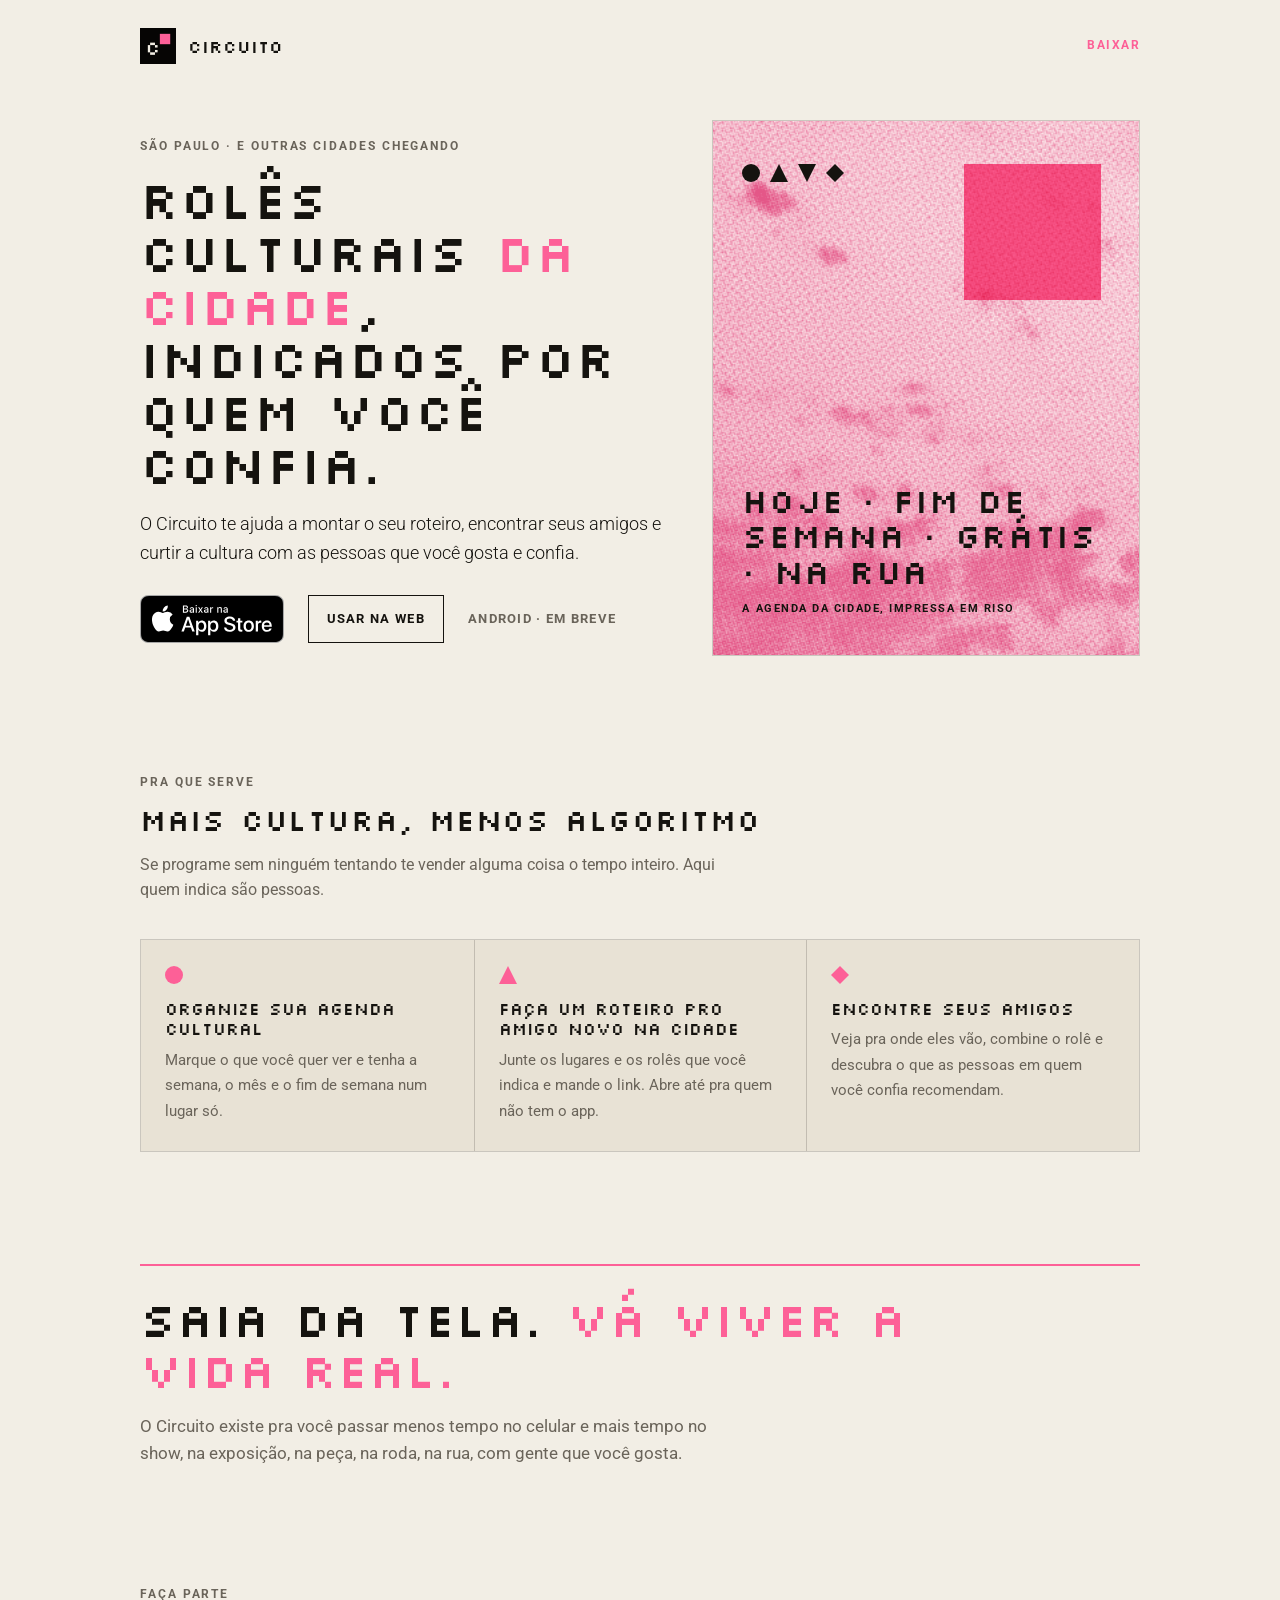
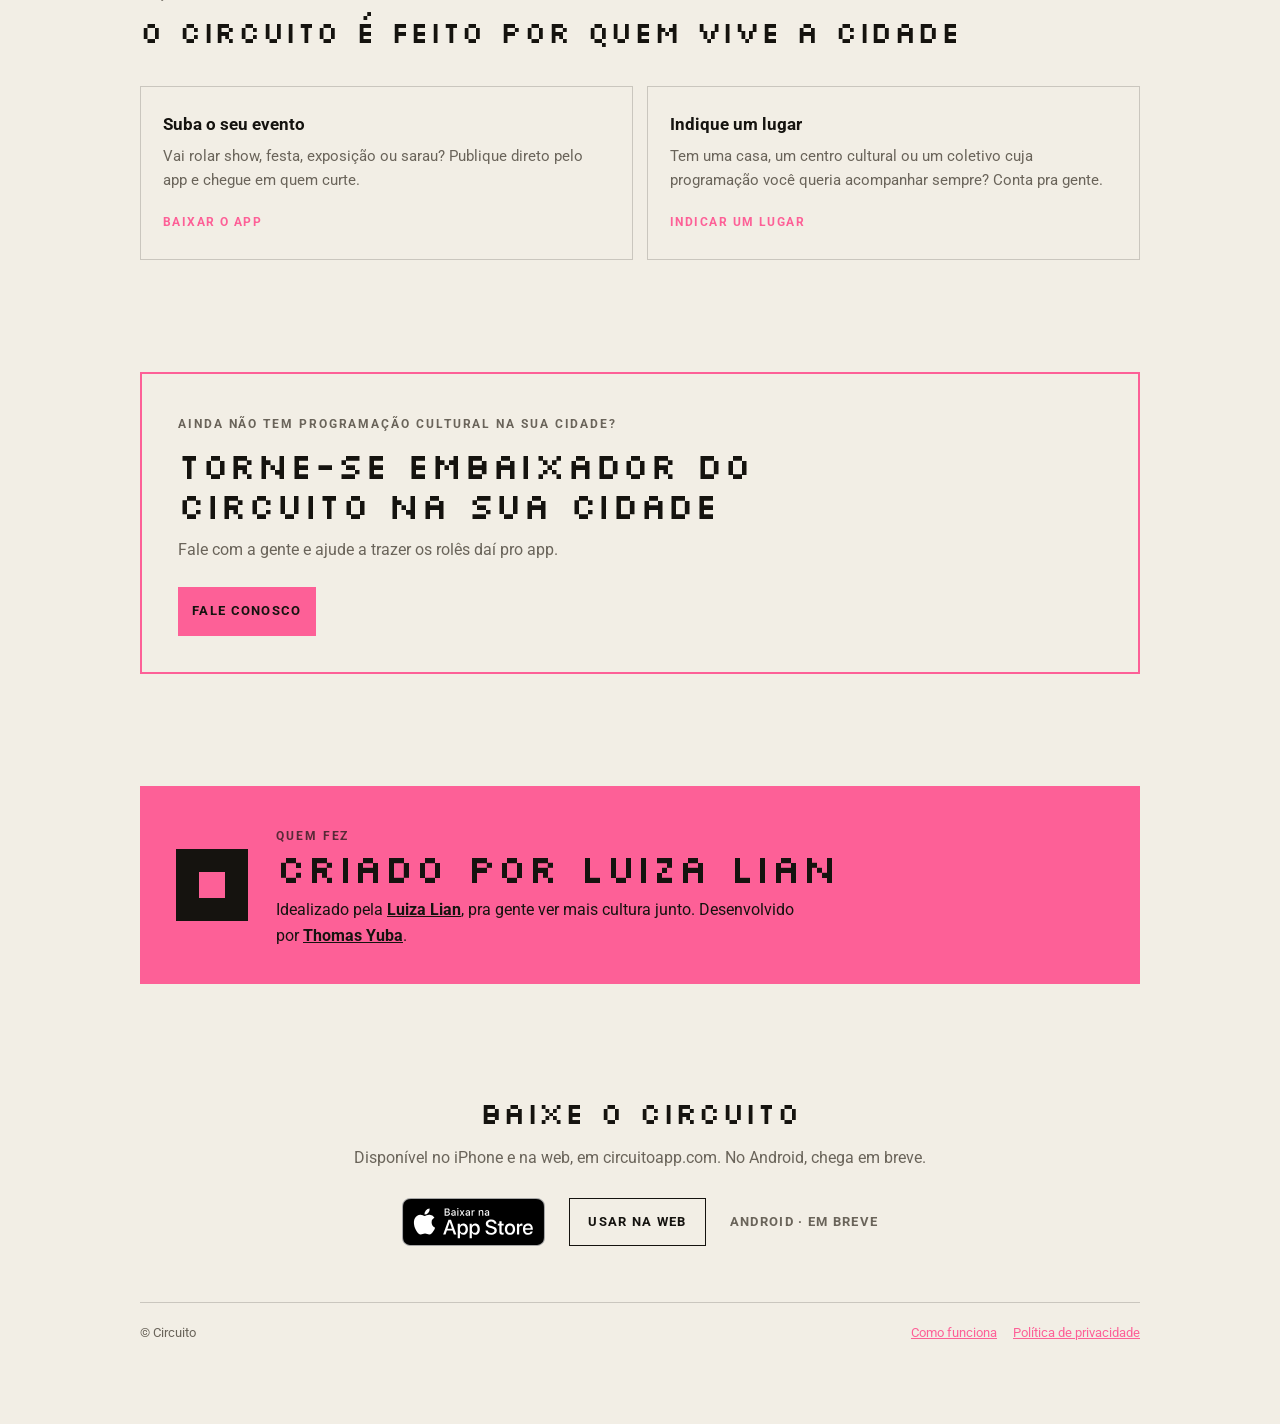
==== commit 891cf5bb: "Como funciona: página /sobre/ com a agenda, a redação, os agentes e as peças Link discreto no rodapé" ====
--- a/index.html
+++ b/index.html
@@ -80,6 +80,7 @@
   .end { text-align: center; }
   .end .stores { justify-content: center; }
   footer.home { display: flex; flex-wrap: wrap; justify-content: space-between; gap: 12px; border-top: 1px solid var(--border); padding-top: 20px; }
+  footer.home .links { display: flex; flex-wrap: wrap; gap: 16px; }
 
   @media (max-width: 760px) {
     .hero { grid-template-columns: 1fr; gap: 36px; margin-top: 36px; }
@@ -176,7 +177,7 @@
 
   <footer class="home">
     <span>© Circuito</span>
-    <a href="/privacidade/">Política de privacidade</a>
+    <span class="links"><a href="/sobre/">Como funciona</a><a href="/privacidade/">Política de privacidade</a></span>
   </footer>
 </main></body>
 </html>
